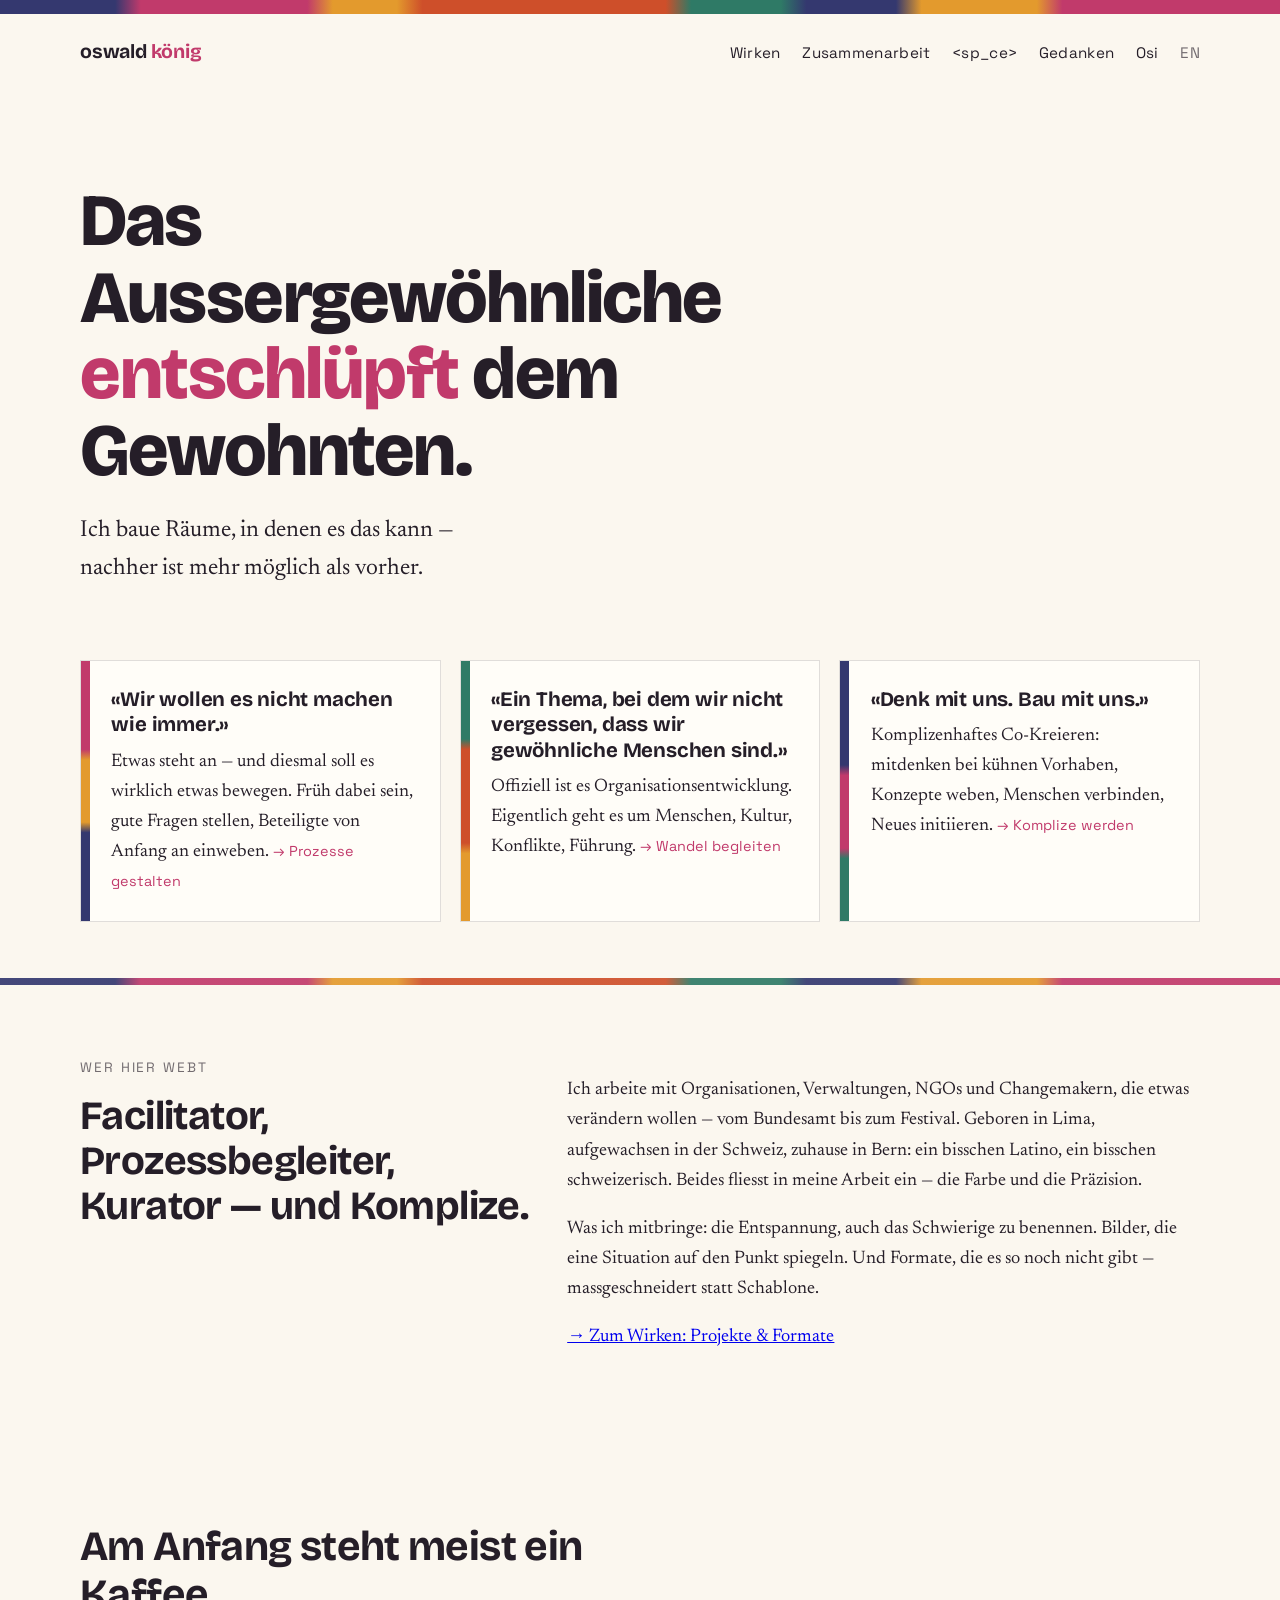
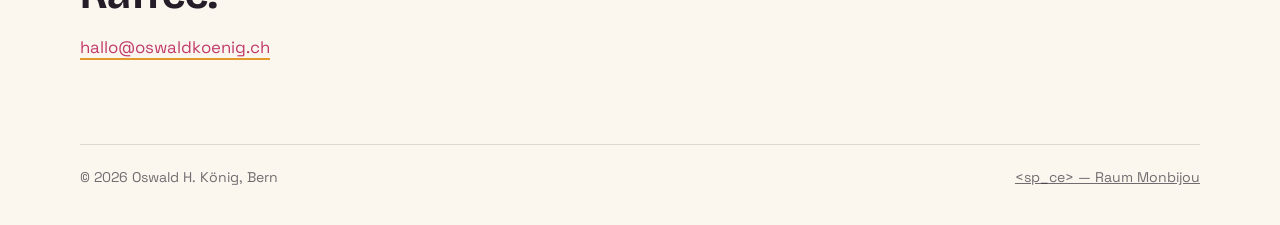
==== index.html @ 1767c74a "V1 Gewebe Co-Authored-By: Claude Fable 5 <noreply@anthropic.com>" ====
<!DOCTYPE html>
<html lang="de-CH">
<head>
<meta charset="utf-8">
<meta name="viewport" content="width=device-width, initial-scale=1">
<title>Oswald König — Räume für das Noch-nicht-Gewöhnliche</title>
<meta name="description" content="Facilitator, Prozessbegleiter und Kurator in Bern. Das Aussergewöhnliche entschlüpft dem Gewohnten.">
<link rel="preconnect" href="https://fonts.googleapis.com">
<link rel="preconnect" href="https://fonts.gstatic.com" crossorigin>
<link href="https://fonts.googleapis.com/css2?family=Bricolage+Grotesque:opsz,wght@12..96,700;12..96,800&family=Newsreader:opsz,wght@6..72,400;6..72,600&family=Space+Grotesk:wght@400;500&display=swap" rel="stylesheet">
<link rel="stylesheet" href="style.css">
</head>
<body>
<div class="band" role="presentation"></div>
<div class="hof">
  <header class="kopf">
    <a class="wortmarke" href="index.html">oswald <em>könig</em></a>
    <nav class="haupt" aria-label="Hauptnavigation">
      <a href="wirken.html">Wirken</a>
      <a href="zusammenarbeit.html">Zusammenarbeit</a>
      <a href="spce.html">&lt;sp_ce&gt;</a>
      <a href="gedanken/index.html">Gedanken</a>
      <a href="osi.html">Osi</a>
      <a class="en" href="en.html" lang="en">EN</a>
    </nav>
  </header>

  <section class="held">
    <h1>Das Aussergewöhnliche <span class="faden">entschlüpft</span> dem Gewohnten.</h1>
    <p class="stimme">Ich baue Räume, in denen es das kann — nachher ist mehr möglich als vorher.</p>
  </section>

  <section class="tueren" aria-label="Drei Situationen">
    <a class="tuer" href="zusammenarbeit.html#anders">
      <span class="zitat">«Wir wollen es nicht machen wie immer.»</span>
      Etwas steht an — und diesmal soll es wirklich etwas bewegen. Früh dabei sein, gute Fragen stellen, Beteiligte von Anfang an einweben.
      <span class="hin">→ Prozesse gestalten</span>
    </a>
    <a class="tuer" href="zusammenarbeit.html#menschen">
      <span class="zitat">«Ein Thema, bei dem wir nicht vergessen, dass wir gewöhnliche Menschen sind.»</span>
      Offiziell ist es Organisationsentwicklung. Eigentlich geht es um Menschen, Kultur, Konflikte, Führung.
      <span class="hin">→ Wandel begleiten</span>
    </a>
    <a class="tuer" href="zusammenarbeit.html#komplize">
      <span class="zitat">«Denk mit uns. Bau mit uns.»</span>
      Komplizenhaftes Co-Kreieren: mitdenken bei kühnen Vorhaben, Konzepte weben, Menschen verbinden, Neues initiieren.
      <span class="hin">→ Komplize werden</span>
    </a>
  </section>
</div>

<div class="band band--fein" role="presentation"></div>

<div class="hof">
  <section class="abschnitt zweispalt">
    <div>
      <p class="etikett">Wer hier webt</p>
      <h2 class="titel">Facilitator, Prozessbegleiter, Kurator — und Komplize.</h2>
    </div>
    <div>
      <p>Ich arbeite mit Organisationen, Verwaltungen, NGOs und Changemakern, die etwas verändern wollen — vom Bundesamt bis zum Festival. Geboren in Lima, aufgewachsen in der Schweiz, zuhause in Bern: ein bisschen Latino, ein bisschen schweizerisch. Beides fliesst in meine Arbeit ein — die Farbe und die Präzision.</p>
      <p>Was ich mitbringe: die Entspannung, auch das Schwierige zu benennen. Bilder, die eine Situation auf den Punkt spiegeln. Und Formate, die es so noch nicht gibt — massgeschneidert statt Schablone.</p>
      <p><a class="mehr" href="wirken.html">→ Zum Wirken: Projekte &amp; Formate</a></p>
    </div>
  </section>

  <section class="kaffee">
    <p class="gross">Am Anfang steht meist ein Kaffee.</p>
    <a class="mail" href="mailto:hallo@oswaldkoenig.ch">hallo@oswaldkoenig.ch</a>
  </section>

  <footer class="fuss">
    <span>© 2026 Oswald H. König, Bern</span>
    <span><a href="spce.html">&lt;sp_ce&gt; — Raum Monbijou</a></span>
  </footer>
</div>
</body>
</html>
---- style.css ----
/* ============================================================
   oswaldkoenig.ch — V1 „Gewebe"
   Palette: Anden-Textil auf Alpaka-Grund
   Signatur: die Webkante — unregelmässige Farbbänder
   mit unscharfen Übergängen. Kein Band ist wie das andere.
   ============================================================ */

:root {
  --grund: #FBF7EF;        /* Alpaka */
  --tinte: #251E28;        /* dunkle Aubergine */
  --tinte-60: rgba(37, 30, 40, .64);
  --cochenille: #C13A6B;   /* das Rot aus der Schildlaus */
  --indigo: #34386F;
  --gold: #E39A2D;
  --zinnober: #CE4F2A;
  --gruen: #2F7A66;
  --papier: #FFFDF8;
  --linie: rgba(37, 30, 40, .14);

  --display: "Bricolage Grotesque", system-ui, sans-serif;
  --lauf: "Newsreader", Georgia, serif;
  --etikett: "Space Grotesk", system-ui, sans-serif;

  --mass: min(1120px, 92vw);
}

* { box-sizing: border-box; }
html { scroll-behavior: smooth; }
@media (prefers-reduced-motion: reduce) {
  html { scroll-behavior: auto; }
  *, *::before, *::after { animation: none !important; transition: none !important; }
}

body {
  margin: 0;
  background: var(--grund);
  color: var(--tinte);
  font-family: var(--lauf);
  font-size: 1.14rem;
  line-height: 1.65;
  -webkit-font-smoothing: antialiased;
}

/* ---------- Webbänder (Signatur) ---------- */
.band {
  height: 14px;
  background: linear-gradient(90deg,
    var(--indigo) 0 9%, var(--cochenille) 11% 24%, var(--gold) 26% 31%,
    var(--zinnober) 33% 52%, var(--gruen) 54% 61%, var(--indigo) 63% 70%,
    var(--gold) 72% 81%, var(--cochenille) 83% 100%);
}
.band--fein { height: 7px; opacity: .92; }

.gewebe {
  background:
    linear-gradient(90deg,
      var(--cochenille) 0 12%, var(--gold) 15% 22%, var(--indigo) 25% 44%,
      var(--zinnober) 47% 55%, var(--gruen) 58% 66%, var(--cochenille) 69% 78%,
      var(--gold) 81% 88%, var(--indigo) 91% 100%);
}

/* ---------- Grundgerüst ---------- */
.hof { width: var(--mass); margin-inline: auto; }

header.kopf {
  display: flex; align-items: baseline; justify-content: space-between;
  gap: 1.5rem; padding: 1.4rem 0 1.1rem;
  flex-wrap: wrap;
}
.wortmarke {
  font-family: var(--display); font-weight: 700; font-size: 1.22rem;
  text-decoration: none; color: var(--tinte); letter-spacing: -.01em;
}
.wortmarke em { font-style: normal; color: var(--cochenille); }
nav.haupt { display: flex; gap: 1.35rem; flex-wrap: wrap; }
nav.haupt a {
  font-family: var(--etikett); font-size: .95rem; letter-spacing: .02em;
  color: var(--tinte); text-decoration: none; padding-bottom: 2px;
  border-bottom: 2px solid transparent;
}
nav.haupt a:hover, nav.haupt a:focus-visible { border-bottom-color: var(--gold); }
nav.haupt a[aria-current="page"] { border-bottom-color: var(--cochenille); }
nav.haupt a.en { color: var(--tinte-60); }

a:focus-visible { outline: 3px solid var(--indigo); outline-offset: 3px; border-radius: 2px; }

/* ---------- Held ---------- */
.held { padding: clamp(3rem, 8vw, 6rem) 0 clamp(2.5rem, 6vw, 4.5rem); }
.held h1 {
  font-family: var(--display); font-weight: 800;
  font-size: clamp(2.4rem, 6.4vw, 4.6rem);
  line-height: 1.04; letter-spacing: -.02em; margin: 0 0 1.4rem;
  max-width: 15ch;
}
.held h1 .faden { color: var(--cochenille); }
.held p.stimme {
  font-size: clamp(1.2rem, 2.2vw, 1.45rem); max-width: 34ch;
  margin: 0; color: var(--tinte);
}

/* ---------- Etiketten & Überschriften ---------- */
.etikett {
  font-family: var(--etikett); font-size: .85rem; letter-spacing: .14em;
  text-transform: uppercase; color: var(--tinte-60); margin: 0 0 .9rem;
}
h2.titel {
  font-family: var(--display); font-weight: 700;
  font-size: clamp(1.7rem, 3.4vw, 2.5rem); line-height: 1.12;
  letter-spacing: -.015em; margin: 0 0 1.2rem;
}
h3 { font-family: var(--display); font-weight: 700; font-size: 1.25rem; margin: 0 0 .5rem; }

/* ---------- Türen (drei Situationen) ---------- */
.tueren { display: grid; gap: 1.2rem; grid-template-columns: repeat(auto-fit, minmax(280px, 1fr)); padding-bottom: 3.5rem; }
.tuer {
  display: block; text-decoration: none; color: var(--tinte);
  background: var(--papier); border: 1px solid var(--linie);
  padding: 1.6rem 1.5rem 1.5rem 1.9rem; position: relative;
  transition: transform .18s ease, box-shadow .18s ease;
}
.tuer::before {
  content: ""; position: absolute; inset: 0 auto 0 0; width: 9px;
}
.tuer:nth-child(1)::before { background: linear-gradient(180deg, var(--cochenille) 0 34%, var(--gold) 38% 62%, var(--indigo) 66% 100%); }
.tuer:nth-child(2)::before { background: linear-gradient(180deg, var(--gruen) 0 30%, var(--zinnober) 34% 70%, var(--gold) 74% 100%); }
.tuer:nth-child(3)::before { background: linear-gradient(180deg, var(--indigo) 0 40%, var(--cochenille) 44% 72%, var(--gruen) 76% 100%); }
.tuer:hover, .tuer:focus-visible { transform: translateY(-3px); box-shadow: 0 12px 28px rgba(37,30,40,.10); }
.tuer .zitat {
  font-family: var(--display); font-weight: 700; font-size: 1.28rem;
  line-height: 1.25; display: block; margin-bottom: .55rem; letter-spacing: -.01em;
}
.tuer .hin { font-family: var(--etikett); font-size: .9rem; color: var(--cochenille); }

/* ---------- Abschnitte ---------- */
section.abschnitt { padding: clamp(2.6rem, 6vw, 4.5rem) 0; }
section.abschnitt + section.abschnitt { border-top: 1px solid var(--linie); }
.zweispalt { display: grid; gap: 2.2rem; grid-template-columns: minmax(0, 5fr) minmax(0, 7fr); align-items: start; }
@media (max-width: 780px) { .zweispalt { grid-template-columns: 1fr; } }

/* ---------- Projektkarten (Wirken) ---------- */
.werke { display: grid; gap: 1.4rem; grid-template-columns: repeat(auto-fit, minmax(300px, 1fr)); }
.werk {
  background: var(--papier); border: 1px solid var(--linie);
  display: flex; flex-direction: column;
}
.werk .patch { height: 84px; }
.werk .innen { padding: 1.35rem 1.4rem 1.5rem; }
.werk h3 { margin-bottom: .15rem; }
.werk .rolle { font-family: var(--etikett); font-size: .85rem; color: var(--tinte-60); display: block; margin-bottom: .7rem; }
.werk p { margin: 0; font-size: 1.04rem; }
.werk a.mehr { font-family: var(--etikett); font-size: .9rem; color: var(--cochenille); text-decoration: none; margin-top: .8rem; display: inline-block; }
.werk a.mehr:hover { text-decoration: underline; }

/* individuelle Patches — kein Band wie das andere */
.patch--zfsg     { background: linear-gradient(90deg, var(--gruen) 0 22%, var(--gold) 25% 40%, var(--cochenille) 43% 70%, var(--indigo) 73% 100%); }
.patch--summit   { background: linear-gradient(90deg, var(--indigo) 0 30%, var(--zinnober) 33% 55%, var(--gold) 58% 100%); }
.patch--agora    { background: linear-gradient(90deg, var(--cochenille) 0 18%, var(--indigo) 21% 48%, var(--gruen) 51% 74%, var(--gold) 77% 100%); }
.patch--pfad     { background: linear-gradient(90deg, var(--gruen) 0 34%, var(--cochenille) 37% 52%, var(--zinnober) 55% 78%, var(--indigo) 81% 100%); }
.patch--spce     { background: linear-gradient(90deg, var(--gold) 0 20%, var(--cochenille) 23% 46%, var(--indigo) 49% 68%, var(--zinnober) 71% 100%); }
.patch--dj       { background: linear-gradient(90deg, var(--zinnober) 0 26%, var(--indigo) 29% 50%, var(--cochenille) 53% 72%, var(--gruen) 75% 100%); }
.patch--bird     { background: linear-gradient(90deg, var(--indigo) 0 24%, var(--gruen) 27% 50%, var(--gold) 53% 76%, var(--cochenille) 79% 100%); }

/* ---------- Formen & Listen ---------- */
.formen { display: grid; gap: 1.2rem; grid-template-columns: repeat(auto-fit, minmax(260px, 1fr)); }
.form { border-top: 6px solid; padding-top: 1rem; }
.form--eins { border-color: var(--zinnober); }
.form--zwei { border-color: var(--indigo); }
.form--drei { border-color: var(--gold); }
.form p { font-size: 1.04rem; margin: .3rem 0 0; }

.nicht {
  background: var(--tinte); color: var(--grund);
  padding: clamp(2rem, 4vw, 3rem); margin-top: 3rem;
}
.nicht h2 { color: var(--grund); }
.nicht p { max-width: 62ch; }
.nicht strong { color: var(--gold); font-weight: 600; }

/* ---------- Gedanken ---------- */
article.gedanke { max-width: 68ch; }
article.gedanke h2 { font-family: var(--display); font-size: clamp(1.6rem, 3vw, 2.2rem); line-height: 1.15; margin: 0 0 .4rem; }
article.gedanke .wann { font-family: var(--etikett); font-size: .88rem; color: var(--tinte-60); display: block; margin-bottom: 1.4rem; }
article.gedanke p { margin: 0 0 1.2rem; }

/* ---------- <sp_ce> ---------- */
.buchung {
  border: 2px dashed var(--linie); background: var(--papier);
  padding: 2rem; text-align: center; font-family: var(--etikett);
}
.buchung a { color: var(--cochenille); }

/* ---------- Kaffee / Fuss ---------- */
.kaffee { text-align: left; padding: clamp(3rem, 7vw, 5rem) 0; }
.kaffee p.gross {
  font-family: var(--display); font-weight: 700;
  font-size: clamp(1.6rem, 3.6vw, 2.6rem); letter-spacing: -.015em;
  margin: 0 0 1rem; max-width: 22ch; line-height: 1.15;
}
.kaffee a.mail {
  font-family: var(--etikett); font-size: 1.05rem; color: var(--cochenille);
  text-decoration: none; border-bottom: 2px solid var(--gold);
}
.kaffee a.mail:hover { border-bottom-color: var(--cochenille); }

footer.fuss { border-top: 1px solid var(--linie); padding: 1.3rem 0 2.2rem; font-family: var(--etikett); font-size: .88rem; color: var(--tinte-60); display: flex; justify-content: space-between; gap: 1rem; flex-wrap: wrap; }
footer.fuss a { color: inherit; }
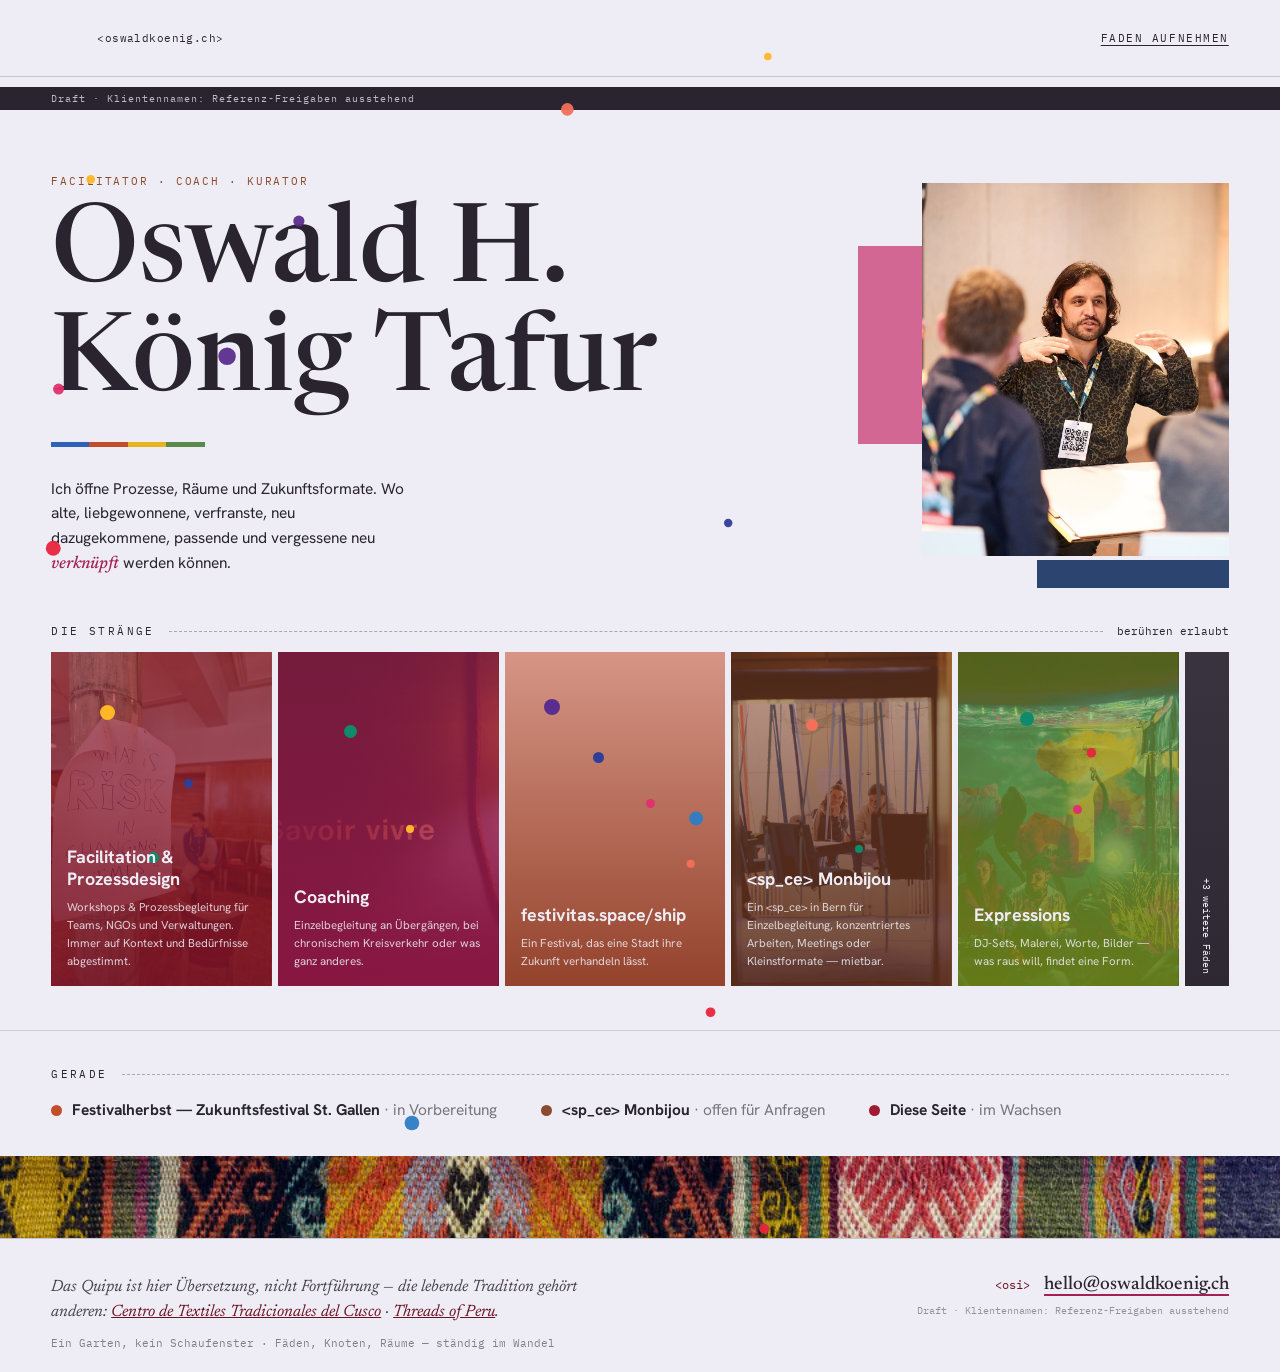
==== commit 8b72ed96: "V1 Quipu — Handoff aus Claude Design Ersetzt V1 Gewebe vollständig: index.html + strang.html (acht S" ====
--- a/index.html
+++ b/index.html
@@ -1,78 +1,337 @@
 <!DOCTYPE html>
-<html lang="de-CH">
+<html lang="de">
 <head>
 <meta charset="utf-8">
 <meta name="viewport" content="width=device-width, initial-scale=1">
-<title>Oswald König — Räume für das Noch-nicht-Gewöhnliche</title>
-<meta name="description" content="Facilitator, Prozessbegleiter und Kurator in Bern. Das Aussergewöhnliche entschlüpft dem Gewohnten.">
+<title>Oswald H. König Tafur — Facilitator, Coach & Kurator</title>
+<meta name="description" content="Ich öffne Prozesse, Räume und Zukunftsformate. Facilitation, Coaching, festivitas.space/ship, &lt;sp_ce&gt; Monbijou.">
 <link rel="preconnect" href="https://fonts.googleapis.com">
 <link rel="preconnect" href="https://fonts.gstatic.com" crossorigin>
-<link href="https://fonts.googleapis.com/css2?family=Bricolage+Grotesque:opsz,wght@12..96,700;12..96,800&family=Newsreader:opsz,wght@6..72,400;6..72,600&family=Space+Grotesk:wght@400;500&display=swap" rel="stylesheet">
+<link href="https://fonts.googleapis.com/css2?family=Newsreader:ital,opsz,wght@0,6..72,400;0,6..72,500;1,6..72,400;1,6..72,500&family=Hanken+Grotesk:wght@400;500;700&family=IBM+Plex+Mono:wght@400;500&display=swap" rel="stylesheet">
 <link rel="stylesheet" href="style.css">
 </head>
 <body>
-<div class="band" role="presentation"></div>
-<div class="hof">
+<div class="seite">
+
+  <canvas id="quipu-weave" class="quipu quipu-weave"></canvas>
+  <canvas id="quipu-trail" class="quipu quipu-trail"></canvas>
+  <canvas id="quipu-dots" class="quipu quipu-dots"></canvas>
+
   <header class="kopf">
-    <a class="wortmarke" href="index.html">oswald <em>könig</em></a>
-    <nav class="haupt" aria-label="Hauptnavigation">
-      <a href="wirken.html">Wirken</a>
-      <a href="zusammenarbeit.html">Zusammenarbeit</a>
-      <a href="spce.html">&lt;sp_ce&gt;</a>
-      <a href="gedanken/index.html">Gedanken</a>
-      <a href="osi.html">Osi</a>
-      <a class="en" href="en.html" lang="en">EN</a>
+    <span class="marke">
+      <video class="marke-video" src="assets/marke-loop.mp4" autoplay muted loop playsinline></video>
+      <span class="marke-text">&lt;oswaldkoenig.ch&gt;</span>
+    </span>
+    <a class="kopf-link" href="#kontakt">Faden aufnehmen</a>
+  </header>
+
+  <p class="draftband">Draft · Klientennamen: Referenz-Freigaben ausstehend</p>
+
+  <main>
+    <section class="hero">
+      <div class="hero-portraet">
+        <img src="assets/portraet-forum.jpg" alt="Porträt Oswald H. König Tafur">
+        <span class="osi-tag">&lt;osi&gt;</span>
+      </div>
+      <div class="hero-flaeche-magenta"></div>
+      <div class="hero-flaeche-blau"></div>
+
+      <p class="rolle">Facilitator · Coach · Kurator</p>
+      <h1 class="name">Oswald H.<br>König Tafur</h1>
+      <div class="garnband"></div>
+      <p class="lead">Ich öffne Prozesse, Räume und Zukunftsformate. Wo alte, liebgewonnene, verfranste, neu dazugekommene, passende und vergessene neu <em>verknüpft</em> werden können.</p>
+    </section>
+
+    <div class="linie linie--straenge">
+      <span class="linie-titel">Die Stränge</span>
+      <span class="linie-strich"></span>
+      <span>berühren erlaubt</span>
+    </div>
+
+    <nav class="straenge" id="straenge">
+      <a class="strang strang--facilitation" href="strang.html#facilitation">
+        <span class="punkt" style="left:22%;top:16%;width:15px;height:15px;background:#FFB627;animation:wandern1 9.5s cubic-bezier(.65,.05,.35,1) infinite"></span>
+        <span class="punkt" style="left:60%;top:38%;width:9px;height:9px;background:#2E3E99;animation:wandern4 13s cubic-bezier(.5,.1,.2,1) -5s infinite"></span>
+        <span class="punkt" style="left:44%;top:60%;width:11px;height:11px;background:#0F8A6A;animation:wandern3 7.5s ease-in-out -2.2s infinite"></span>
+        <h2>Facilitation &amp; Prozessdesign</h2>
+        <p>Workshops &amp; Prozessbegleitung für Teams, NGOs und Verwaltungen. Immer auf Kontext und Bedürfnisse abgestimmt.</p>
+      </a>
+
+      <a class="strang strang--coaching" href="strang.html#coaching">
+        <span class="punkt" style="left:30%;top:22%;width:13px;height:13px;background:#0F8A6A;animation:wandern3 11s cubic-bezier(.7,.05,.3,.95) -3s infinite"></span>
+        <span class="punkt" style="left:58%;top:52%;width:8px;height:8px;background:#FFB627;animation:wandern2 8.5s ease-in-out -6s infinite"></span>
+        <h2>Coaching</h2>
+        <p>Einzelbegleitung an Übergängen, bei chronischem Kreisverkehr oder was ganz anderes.</p>
+      </a>
+
+      <a class="strang strang--festivitas" href="strang.html#festivitas">
+        <span class="punkt" style="left:18%;top:14%;width:16px;height:16px;background:#5B2D8E;animation:wandern1 12.5s cubic-bezier(.6,.1,.25,1) -7s infinite"></span>
+        <span class="punkt" style="left:64%;top:44%;width:9px;height:9px;background:#E0326E;animation:wandern2 9s ease-in-out -2s infinite"></span>
+        <span class="punkt" style="left:40%;top:30%;width:11px;height:11px;background:#2E3E99;animation:wandern4 15s cubic-bezier(.55,.05,.3,1) -9s infinite"></span>
+        <h2>festivitas.space/ship</h2>
+        <p>Ein Festival, das eine Stadt ihre Zukunft verhandeln lässt.</p>
+      </a>
+
+      <a class="strang strang--space" href="strang.html#space">
+        <span class="punkt" style="left:34%;top:20%;width:12px;height:12px;background:#F27059;animation:wandern4 10.5s cubic-bezier(.7,.1,.3,.9) -4s infinite"></span>
+        <span class="punkt" style="left:56%;top:58%;width:8px;height:8px;background:#0F8A6A;animation:wandern3 13.5s ease-in-out -8s infinite"></span>
+        <h2>&lt;sp_ce&gt; Monbijou</h2>
+        <p>Ein &lt;sp_ce&gt; in Bern für Einzelbegleitung, konzentriertes Arbeiten, Meetings oder Kleinstformate — mietbar.</p>
+      </a>
+
+      <a class="strang strang--expressions" href="strang.html#expressions">
+        <span class="punkt" style="left:28%;top:18%;width:14px;height:14px;background:#0F8A6A;animation:wandern2 7.5s cubic-bezier(.6,.05,.35,1) -1s infinite"></span>
+        <span class="punkt" style="left:52%;top:46%;width:9px;height:9px;background:#E0326E;animation:wandern1 11.5s ease-in-out -6.5s infinite"></span>
+        <h2>Expressions</h2>
+        <p>DJ-Sets, Malerei, Worte, Bilder — was raus will, findet eine Form.</p>
+      </a>
+
+      <a class="strang strang--mehr strang--engagements" href="strang.html#engagements">
+        <h2>Engagements</h2>
+        <p>Ämter und Allianzen, denen ich Zeit schenke.</p>
+      </a>
+      <a class="strang strang--mehr strang--werden" href="strang.html#werden">
+        <h2>Werden</h2>
+        <p>Geboren in Lima, zuhause in Bern — die About-Seite.</p>
+      </a>
+      <a class="strang strang--mehr strang--werkzeuge" href="strang.html#werkzeuge">
+        <h2>Werkzeuge</h2>
+        <p>Kleine Instrumente, nebenbei.</p>
+      </a>
+
+      <button class="griff" id="griff" type="button" aria-expanded="false" aria-controls="straenge"><span>+3 weitere Fäden</span></button>
     </nav>
-  </header>
-
-  <section class="held">
-    <h1>Das Aussergewöhnliche <span class="faden">entschlüpft</span> dem Gewohnten.</h1>
-    <p class="stimme">Ich baue Räume, in denen es das kann — nachher ist mehr möglich als vorher.</p>
-  </section>
-
-  <section class="tueren" aria-label="Drei Situationen">
-    <a class="tuer" href="zusammenarbeit.html#anders">
-      <span class="zitat">«Wir wollen es nicht machen wie immer.»</span>
-      Etwas steht an — und diesmal soll es wirklich etwas bewegen. Früh dabei sein, gute Fragen stellen, Beteiligte von Anfang an einweben.
-      <span class="hin">→ Prozesse gestalten</span>
-    </a>
-    <a class="tuer" href="zusammenarbeit.html#menschen">
-      <span class="zitat">«Ein Thema, bei dem wir nicht vergessen, dass wir gewöhnliche Menschen sind.»</span>
-      Offiziell ist es Organisationsentwicklung. Eigentlich geht es um Menschen, Kultur, Konflikte, Führung.
-      <span class="hin">→ Wandel begleiten</span>
-    </a>
-    <a class="tuer" href="zusammenarbeit.html#komplize">
-      <span class="zitat">«Denk mit uns. Bau mit uns.»</span>
-      Komplizenhaftes Co-Kreieren: mitdenken bei kühnen Vorhaben, Konzepte weben, Menschen verbinden, Neues initiieren.
-      <span class="hin">→ Komplize werden</span>
-    </a>
-  </section>
+
+    <section class="gerade">
+      <div class="linie">
+        <span class="linie-titel">Gerade</span>
+        <span class="linie-strich"></span>
+      </div>
+      <div class="gerade-liste">
+        <span class="gerade-eintrag"><span class="punkt-statisch" style="background:#C24D2A"></span><span><strong>Festivalherbst — Zukunftsfestival St. Gallen</strong> <span class="nebensatz">· in Vorbereitung</span></span></span>
+        <span class="gerade-eintrag"><span class="punkt-statisch" style="background:#8C4A2F"></span><span><strong>&lt;sp_ce&gt; Monbijou</strong> <span class="nebensatz">· offen für Anfragen</span></span></span>
+        <span class="gerade-eintrag"><span class="punkt-statisch" style="background:#9E1B32"></span><span><strong>Diese Seite</strong> <span class="nebensatz">· im Wachsen</span></span></span>
+      </div>
+    </section>
+
+    <img class="band-fuss" src="assets/band-fuss.png" alt="">
+  </main>
+
+  <footer class="colophon" id="kontakt">
+    <div class="colophon-text">
+      <p>Das Quipu ist hier Übersetzung, nicht Fortführung — die lebende Tradition gehört anderen: <a href="https://www.textilescusco.org" target="_blank" rel="noopener">Centro de Textiles Tradicionales del Cusco</a> · <a href="https://threadsofperu.com" target="_blank" rel="noopener">Threads of Peru</a>.</p>
+      <p class="colophon-klein">Ein Garten, kein Schaufenster · Fäden, Knoten, Räume — ständig im Wandel</p>
+    </div>
+    <div class="colophon-kontakt">
+      <span class="kontakt-zeile"><span class="sig">&lt;osi&gt;</span><a class="kontakt-mail" href="mailto:hello@oswaldkoenig.ch">hello@oswaldkoenig.ch</a></span>
+      <span class="fussnotiz">Draft · Klientennamen: Referenz-Freigaben ausstehend</span>
+    </div>
+  </footer>
+
 </div>
 
-<div class="band band--fein" role="presentation"></div>
-
-<div class="hof">
-  <section class="abschnitt zweispalt">
-    <div>
-      <p class="etikett">Wer hier webt</p>
-      <h2 class="titel">Facilitator, Prozessbegleiter, Kurator — und Komplize.</h2>
-    </div>
-    <div>
-      <p>Ich arbeite mit Organisationen, Verwaltungen, NGOs und Changemakern, die etwas verändern wollen — vom Bundesamt bis zum Festival. Geboren in Lima, aufgewachsen in der Schweiz, zuhause in Bern: ein bisschen Latino, ein bisschen schweizerisch. Beides fliesst in meine Arbeit ein — die Farbe und die Präzision.</p>
-      <p>Was ich mitbringe: die Entspannung, auch das Schwierige zu benennen. Bilder, die eine Situation auf den Punkt spiegeln. Und Formate, die es so noch nicht gibt — massgeschneidert statt Schablone.</p>
-      <p><a class="mehr" href="wirken.html">→ Zum Wirken: Projekte &amp; Formate</a></p>
-    </div>
-  </section>
-
-  <section class="kaffee">
-    <p class="gross">Am Anfang steht meist ein Kaffee.</p>
-    <a class="mail" href="mailto:hallo@oswaldkoenig.ch">hallo@oswaldkoenig.ch</a>
-  </section>
-
-  <footer class="fuss">
-    <span>© 2026 Oswald H. König, Bern</span>
-    <span><a href="spce.html">&lt;sp_ce&gt; — Raum Monbijou</a></span>
-  </footer>
-</div>
+<script>
+/* ---- Griff: die drei nachgelagerten Fäden ein-/ausholen ---- */
+(function () {
+  var griff = document.getElementById('griff'),
+      reihe = document.getElementById('straenge');
+  griff.addEventListener('click', function () {
+    var offen = reihe.classList.toggle('ist-offen');
+    griff.setAttribute('aria-expanded', String(offen));
+    griff.firstElementChild.textContent = offen ? 'einholen' : '+3 weitere Fäden';
+  });
+})();
+
+/* ---- Quipu-Gewebe: der Zeiger zieht Garn, Pausen knüpfen Knoten ---- */
+(function () {
+  var host   = document.querySelector('.seite'),
+      trail  = document.getElementById('quipu-trail'),
+      weave  = document.getElementById('quipu-weave'),
+      dotsC  = document.getElementById('quipu-dots');
+  if (!host || !trail || !weave || !dotsC) return;
+
+  var dpr = Math.min(2, window.devicePixelRatio || 1);
+  function size() {
+    [trail, weave, dotsC].forEach(function (c) {
+      c.width  = host.clientWidth  * dpr;
+      c.height = host.clientHeight * dpr;
+    });
+  }
+  size();
+  if (window.ResizeObserver) new ResizeObserver(size).observe(host);
+  else window.addEventListener('resize', size);
+
+  var tc = trail.getContext('2d'), wc = weave.getContext('2d'), xc = dotsC.getContext('2d');
+
+  // Garnfarben nach dem Original-Quipu: gefärbte Wolle, je hell + schattig (2-fädig verzwirnt)
+  var yarns = [['#5B2D8E','#3E1D63'],['#2E3E99','#1F2B6E'],['#2D7DC4','#1D578C'],['#0F8A6A','#0A5F49'],
+               ['#E0326E','#A32050'],['#F27059','#C24734'],['#E8253C','#A81627'],['#FFB627','#C78A12'],
+               ['#EDE3D3','#C9BCA4'],['#6B4226','#4A2C17']];
+
+  var prev = null, hue = 0, twistPh = 0, mx = -1e9, my = -1e9, lastMove = 0, knotDone = false;
+
+  host.addEventListener('pointermove', function (e) {
+    var r = host.getBoundingClientRect(),
+        x = (e.clientX - r.left) * dpr,
+        y = (e.clientY - r.top)  * dpr;
+    mx = x; my = y;
+
+    if (prev) {
+      var dx = x - prev.x, dy = y - prev.y, d = Math.hypot(dx, dy);
+      if (d < 3 * dpr) return;
+      var nx = -dy / d, ny = dx / d,
+          yarn = yarns[hue % yarns.length],
+          steps = Math.max(3, Math.min(8, Math.round(d / (5 * dpr))));
+
+      tc.globalCompositeOperation = 'source-over';
+      tc.lineCap = 'round'; tc.lineJoin = 'round';
+      for (var s = 0; s < 2; s++) {
+        tc.strokeStyle = yarn[s];
+        tc.globalAlpha = s ? .5 : .62;
+        tc.lineWidth = (s ? 1 : 1.3) * dpr;
+        tc.beginPath();
+        for (var i = 0; i <= steps; i++) {
+          var tt = i / steps,
+              bx = prev.x + dx * tt, by = prev.y + dy * tt,
+              amp = 1.25 * dpr * Math.sin(twistPh + tt * d / (5.5 * dpr) + (s ? Math.PI : 0));
+          if (i === 0) tc.moveTo(bx + nx * amp, by + ny * amp);
+          else         tc.lineTo(bx + nx * amp, by + ny * amp);
+        }
+        tc.stroke();
+      }
+      twistPh += d / (5.5 * dpr);
+
+      for (var f = 0; f < 3; f++) {
+        var off = (f - 1) * 2.4 * dpr + (Math.random() - .5) * 1.8 * dpr,
+            wob = (Math.random() - .5) * 7 * dpr,
+            x0 = prev.x + nx * off, y0 = prev.y + ny * off,
+            cx = (prev.x + x) / 2 + nx * (off + wob), cy = (prev.y + y) / 2 + ny * (off + wob),
+            x1 = x + nx * off, y1 = y + ny * off,
+            speed = Math.min(1, d / (40 * dpr)), slow = 1 - speed,
+            wvar = .6 + Math.random() * .9;
+
+        wc.lineCap = 'round';
+        wc.setLineDash([(2.5 + 3.5 * speed) * dpr, (2 + 4 * speed) * dpr]);
+        wc.lineDashOffset = (x0 + y0) % (8 * dpr);
+        wc.strokeStyle = 'rgba(78,54,41,.11)'; wc.globalAlpha = 1;
+        wc.lineWidth = (1.1 + .7 * slow) * wvar * dpr;
+        wc.beginPath(); wc.moveTo(x0 + .8 * dpr, y0 + 1 * dpr);
+        wc.quadraticCurveTo(cx + .8 * dpr, cy + 1 * dpr, x1 + .8 * dpr, y1 + 1 * dpr); wc.stroke();
+
+        wc.strokeStyle = 'rgba(255,255,255,.6)';
+        wc.lineWidth = (.8 + .4 * slow) * wvar * dpr;
+        wc.beginPath(); wc.moveTo(x0 - .5 * dpr, y0 - .7 * dpr);
+        wc.quadraticCurveTo(cx - .5 * dpr, cy - .7 * dpr, x1 - .5 * dpr, y1 - .7 * dpr); wc.stroke();
+
+        if (slow > .3) {
+          wc.strokeStyle = yarns[(hue + f) % yarns.length][0];
+          wc.globalAlpha = .13 + .15 * slow;
+          wc.lineWidth = (.8 + .5 * slow) * wvar * dpr;
+          wc.beginPath(); wc.moveTo(x0, y0); wc.quadraticCurveTo(cx, cy, x1, y1); wc.stroke();
+        }
+        wc.setLineDash([]);
+      }
+
+      if (Math.random() < .08) hue = (hue + 1) % yarns.length;
+      if (Math.random() < .04) {
+        var yk = yarns[hue % yarns.length];
+        tc.globalAlpha = .6; tc.fillStyle = yk[0];
+        tc.beginPath(); tc.ellipse(x, y, 3.2 * dpr, 2.2 * dpr, Math.atan2(dy, dx), 0, 7); tc.fill();
+        tc.globalAlpha = .45; tc.strokeStyle = yk[1]; tc.lineWidth = .9 * dpr;
+        tc.beginPath(); tc.ellipse(x, y, 3.4 * dpr, 2.4 * dpr, Math.atan2(dy, dx) + .5, .4, 3.4); tc.stroke();
+      }
+    }
+    prev = { x: x, y: y };
+    lastMove = performance.now();
+    knotDone = false;
+  });
+
+  host.addEventListener('pointerleave', function () { prev = null; mx = -1e9; my = -1e9; });
+
+  // Verweilt der Zeiger, entsteht ein Knoten
+  setInterval(function () {
+    if (!prev || knotDone || performance.now() - lastMove < 850) return;
+    knotDone = true;
+    var kx = prev.x, ky = prev.y, col = yarns[hue % yarns.length][0];
+    wc.lineCap = 'round';
+    for (var i = 0; i < 7; i++) {
+      var a0 = Math.random() * 6.3, r = (2 + i * .55 + Math.random() * .8) * dpr;
+      wc.strokeStyle = i % 3 === 2 ? col : 'rgba(255,255,255,.7)';
+      wc.globalAlpha = i % 3 === 2 ? .26 : .28;
+      wc.lineWidth = (.7 + Math.random() * .7) * dpr;
+      wc.beginPath(); wc.arc(kx, ky, r, a0, a0 + 3.5 + Math.random() * 2); wc.stroke();
+    }
+    wc.strokeStyle = 'rgba(78,54,41,.14)'; wc.globalAlpha = 1; wc.lineWidth = .9 * dpr;
+    wc.beginPath(); wc.arc(kx + .8 * dpr, ky + 1 * dpr, 4.2 * dpr, .6, 3.6); wc.stroke();
+  }, 300);
+
+  // Frei wandernde Perlen — Klick setzt eine weitere
+  var dcols = ['#5B2D8E','#2E3E99','#2D7DC4','#0F8A6A','#E0326E','#F27059','#E8253C','#FFB627'];
+  function mkDot(x, y) {
+    return { x: x, y: y, vx: 0, vy: 0, r: (4 + Math.random() * 4) * dpr,
+             c: dcols[Math.floor(Math.random() * dcols.length)],
+             p: Math.random() * 6.28, s: .4 + Math.random() * .9 };
+  }
+  var dots = [];
+  for (var n = 0; n < 14; n++) dots.push(mkDot(Math.random() * trail.width, Math.random() * trail.height));
+
+  host.addEventListener('click', function (e) {
+    var r = host.getBoundingClientRect();
+    if (dots.length < 40) dots.push(mkDot((e.clientX - r.left) * dpr, (e.clientY - r.top) * dpr));
+  }, { passive: true });
+
+  if (matchMedia('(prefers-reduced-motion: reduce)').matches) return;
+
+  var dwell = null, energy = .2, energyTarget = .2, nextPhase = 0;
+  (function tick(t) {
+    tc.globalAlpha = 1;
+    tc.globalCompositeOperation = 'destination-out';
+    tc.fillStyle = 'rgba(0,0,0,.022)';
+    tc.fillRect(0, 0, trail.width, trail.height);
+    tc.globalCompositeOperation = 'source-over';
+
+    if (t > nextPhase) {
+      var rr = Math.random();
+      energyTarget = rr < .75 ? .2 : rr < .9 ? 1 : 2.8;
+      nextPhase = t + 2500 + Math.random() * 5000;
+    }
+    energy += (energyTarget - energy) * .015;
+
+    xc.clearRect(0, 0, dotsC.width, dotsC.height);
+
+    var resting = prev && performance.now() - lastMove > 500;
+    if (resting) {
+      if (!dwell || Math.hypot(dwell.x - prev.x, dwell.y - prev.y) > 20 * dpr)
+        dwell = { x: prev.x, y: prev.y, r: 2 * dpr, ci: Math.floor(Math.random() * dcols.length), dir: 1 };
+      dwell.r += dwell.dir * .11 * dpr;
+      if (dwell.r >= 13 * dpr) { dwell.dir = -1; dwell.ci = (dwell.ci + 1) % dcols.length; }
+      if (dwell.r <= 4.5 * dpr && dwell.dir < 0) dwell.dir = 1;
+      xc.globalAlpha = .9; xc.fillStyle = dcols[dwell.ci];
+      xc.beginPath(); xc.arc(dwell.x, dwell.y, Math.max(1, dwell.r), 0, 7); xc.fill();
+    } else if (dwell) { dwell = null; }
+
+    for (var i = 0; i < dots.length; i++) {
+      var d = dots[i];
+      d.vx += Math.cos(t * .0011 * d.s + d.p) * .05 * dpr * energy;
+      d.vy += Math.sin(t * .0014 * d.s + d.p * 1.7) * .05 * dpr * energy;
+      var ddx = d.x - mx, ddy = d.y - my, dist = Math.hypot(ddx, ddy), R = 130 * dpr;
+      if (dist < R && dist > 0) {
+        var fo = (1 - dist / R) * 1.6 * dpr;
+        d.vx += ddx / dist * fo; d.vy += ddy / dist * fo;
+      }
+      d.vx *= .94; d.vy *= .94; d.x += d.vx; d.y += d.vy;
+      if (d.x < d.r) { d.x = d.r; d.vx *= -.8; }
+      if (d.x > dotsC.width  - d.r) { d.x = dotsC.width  - d.r; d.vx *= -.8; }
+      if (d.y < d.r) { d.y = d.r; d.vy *= -.8; }
+      if (d.y > dotsC.height - d.r) { d.y = dotsC.height - d.r; d.vy *= -.8; }
+      xc.globalAlpha = .95; xc.fillStyle = d.c;
+      xc.beginPath();
+      xc.arc(d.x, d.y, Math.max(1, d.r * (1 + .18 * Math.sin(t * .0016 * d.s + d.p))), 0, 7);
+      xc.fill();
+    }
+    requestAnimationFrame(tick);
+  })(0);
+})();
+</script>
 </body>
 </html>
--- a/style.css
+++ b/style.css
@@ -1,206 +1,280 @@
-/* ============================================================
-   oswaldkoenig.ch — V1 „Gewebe"
-   Palette: Anden-Textil auf Alpaka-Grund
-   Signatur: die Webkante — unregelmässige Farbbänder
-   mit unscharfen Übergängen. Kein Band ist wie das andere.
-   ============================================================ */
-
-:root {
-  --grund: #FBF7EF;        /* Alpaka */
-  --tinte: #251E28;        /* dunkle Aubergine */
-  --tinte-60: rgba(37, 30, 40, .64);
-  --cochenille: #C13A6B;   /* das Rot aus der Schildlaus */
-  --indigo: #34386F;
-  --gold: #E39A2D;
-  --zinnober: #CE4F2A;
-  --gruen: #2F7A66;
-  --papier: #FFFDF8;
-  --linie: rgba(37, 30, 40, .14);
-
-  --display: "Bricolage Grotesque", system-ui, sans-serif;
-  --lauf: "Newsreader", Georgia, serif;
-  --etikett: "Space Grotesk", system-ui, sans-serif;
-
-  --mass: min(1120px, 92vw);
-}
-
-* { box-sizing: border-box; }
-html { scroll-behavior: smooth; }
-@media (prefers-reduced-motion: reduce) {
-  html { scroll-behavior: auto; }
-  *, *::before, *::after { animation: none !important; transition: none !important; }
-}
-
-body {
-  margin: 0;
-  background: var(--grund);
-  color: var(--tinte);
-  font-family: var(--lauf);
-  font-size: 1.14rem;
-  line-height: 1.65;
-  -webkit-font-smoothing: antialiased;
-}
-
-/* ---------- Webbänder (Signatur) ---------- */
-.band {
-  height: 14px;
-  background: linear-gradient(90deg,
-    var(--indigo) 0 9%, var(--cochenille) 11% 24%, var(--gold) 26% 31%,
-    var(--zinnober) 33% 52%, var(--gruen) 54% 61%, var(--indigo) 63% 70%,
-    var(--gold) 72% 81%, var(--cochenille) 83% 100%);
-}
-.band--fein { height: 7px; opacity: .92; }
-
-.gewebe {
-  background:
-    linear-gradient(90deg,
-      var(--cochenille) 0 12%, var(--gold) 15% 22%, var(--indigo) 25% 44%,
-      var(--zinnober) 47% 55%, var(--gruen) 58% 66%, var(--cochenille) 69% 78%,
-      var(--gold) 81% 88%, var(--indigo) 91% 100%);
-}
-
-/* ---------- Grundgerüst ---------- */
-.hof { width: var(--mass); margin-inline: auto; }
-
-header.kopf {
-  display: flex; align-items: baseline; justify-content: space-between;
-  gap: 1.5rem; padding: 1.4rem 0 1.1rem;
-  flex-wrap: wrap;
-}
-.wortmarke {
-  font-family: var(--display); font-weight: 700; font-size: 1.22rem;
-  text-decoration: none; color: var(--tinte); letter-spacing: -.01em;
-}
-.wortmarke em { font-style: normal; color: var(--cochenille); }
-nav.haupt { display: flex; gap: 1.35rem; flex-wrap: wrap; }
-nav.haupt a {
-  font-family: var(--etikett); font-size: .95rem; letter-spacing: .02em;
-  color: var(--tinte); text-decoration: none; padding-bottom: 2px;
-  border-bottom: 2px solid transparent;
-}
-nav.haupt a:hover, nav.haupt a:focus-visible { border-bottom-color: var(--gold); }
-nav.haupt a[aria-current="page"] { border-bottom-color: var(--cochenille); }
-nav.haupt a.en { color: var(--tinte-60); }
-
-a:focus-visible { outline: 3px solid var(--indigo); outline-offset: 3px; border-radius: 2px; }
-
-/* ---------- Held ---------- */
-.held { padding: clamp(3rem, 8vw, 6rem) 0 clamp(2.5rem, 6vw, 4.5rem); }
-.held h1 {
-  font-family: var(--display); font-weight: 800;
-  font-size: clamp(2.4rem, 6.4vw, 4.6rem);
-  line-height: 1.04; letter-spacing: -.02em; margin: 0 0 1.4rem;
-  max-width: 15ch;
-}
-.held h1 .faden { color: var(--cochenille); }
-.held p.stimme {
-  font-size: clamp(1.2rem, 2.2vw, 1.45rem); max-width: 34ch;
-  margin: 0; color: var(--tinte);
-}
-
-/* ---------- Etiketten & Überschriften ---------- */
-.etikett {
-  font-family: var(--etikett); font-size: .85rem; letter-spacing: .14em;
-  text-transform: uppercase; color: var(--tinte-60); margin: 0 0 .9rem;
-}
-h2.titel {
-  font-family: var(--display); font-weight: 700;
-  font-size: clamp(1.7rem, 3.4vw, 2.5rem); line-height: 1.12;
-  letter-spacing: -.015em; margin: 0 0 1.2rem;
-}
-h3 { font-family: var(--display); font-weight: 700; font-size: 1.25rem; margin: 0 0 .5rem; }
-
-/* ---------- Türen (drei Situationen) ---------- */
-.tueren { display: grid; gap: 1.2rem; grid-template-columns: repeat(auto-fit, minmax(280px, 1fr)); padding-bottom: 3.5rem; }
-.tuer {
-  display: block; text-decoration: none; color: var(--tinte);
-  background: var(--papier); border: 1px solid var(--linie);
-  padding: 1.6rem 1.5rem 1.5rem 1.9rem; position: relative;
-  transition: transform .18s ease, box-shadow .18s ease;
-}
-.tuer::before {
-  content: ""; position: absolute; inset: 0 auto 0 0; width: 9px;
-}
-.tuer:nth-child(1)::before { background: linear-gradient(180deg, var(--cochenille) 0 34%, var(--gold) 38% 62%, var(--indigo) 66% 100%); }
-.tuer:nth-child(2)::before { background: linear-gradient(180deg, var(--gruen) 0 30%, var(--zinnober) 34% 70%, var(--gold) 74% 100%); }
-.tuer:nth-child(3)::before { background: linear-gradient(180deg, var(--indigo) 0 40%, var(--cochenille) 44% 72%, var(--gruen) 76% 100%); }
-.tuer:hover, .tuer:focus-visible { transform: translateY(-3px); box-shadow: 0 12px 28px rgba(37,30,40,.10); }
-.tuer .zitat {
-  font-family: var(--display); font-weight: 700; font-size: 1.28rem;
-  line-height: 1.25; display: block; margin-bottom: .55rem; letter-spacing: -.01em;
-}
-.tuer .hin { font-family: var(--etikett); font-size: .9rem; color: var(--cochenille); }
-
-/* ---------- Abschnitte ---------- */
-section.abschnitt { padding: clamp(2.6rem, 6vw, 4.5rem) 0; }
-section.abschnitt + section.abschnitt { border-top: 1px solid var(--linie); }
-.zweispalt { display: grid; gap: 2.2rem; grid-template-columns: minmax(0, 5fr) minmax(0, 7fr); align-items: start; }
-@media (max-width: 780px) { .zweispalt { grid-template-columns: 1fr; } }
-
-/* ---------- Projektkarten (Wirken) ---------- */
-.werke { display: grid; gap: 1.4rem; grid-template-columns: repeat(auto-fit, minmax(300px, 1fr)); }
-.werk {
-  background: var(--papier); border: 1px solid var(--linie);
-  display: flex; flex-direction: column;
-}
-.werk .patch { height: 84px; }
-.werk .innen { padding: 1.35rem 1.4rem 1.5rem; }
-.werk h3 { margin-bottom: .15rem; }
-.werk .rolle { font-family: var(--etikett); font-size: .85rem; color: var(--tinte-60); display: block; margin-bottom: .7rem; }
-.werk p { margin: 0; font-size: 1.04rem; }
-.werk a.mehr { font-family: var(--etikett); font-size: .9rem; color: var(--cochenille); text-decoration: none; margin-top: .8rem; display: inline-block; }
-.werk a.mehr:hover { text-decoration: underline; }
-
-/* individuelle Patches — kein Band wie das andere */
-.patch--zfsg     { background: linear-gradient(90deg, var(--gruen) 0 22%, var(--gold) 25% 40%, var(--cochenille) 43% 70%, var(--indigo) 73% 100%); }
-.patch--summit   { background: linear-gradient(90deg, var(--indigo) 0 30%, var(--zinnober) 33% 55%, var(--gold) 58% 100%); }
-.patch--agora    { background: linear-gradient(90deg, var(--cochenille) 0 18%, var(--indigo) 21% 48%, var(--gruen) 51% 74%, var(--gold) 77% 100%); }
-.patch--pfad     { background: linear-gradient(90deg, var(--gruen) 0 34%, var(--cochenille) 37% 52%, var(--zinnober) 55% 78%, var(--indigo) 81% 100%); }
-.patch--spce     { background: linear-gradient(90deg, var(--gold) 0 20%, var(--cochenille) 23% 46%, var(--indigo) 49% 68%, var(--zinnober) 71% 100%); }
-.patch--dj       { background: linear-gradient(90deg, var(--zinnober) 0 26%, var(--indigo) 29% 50%, var(--cochenille) 53% 72%, var(--gruen) 75% 100%); }
-.patch--bird     { background: linear-gradient(90deg, var(--indigo) 0 24%, var(--gruen) 27% 50%, var(--gold) 53% 76%, var(--cochenille) 79% 100%); }
-
-/* ---------- Formen & Listen ---------- */
-.formen { display: grid; gap: 1.2rem; grid-template-columns: repeat(auto-fit, minmax(260px, 1fr)); }
-.form { border-top: 6px solid; padding-top: 1rem; }
-.form--eins { border-color: var(--zinnober); }
-.form--zwei { border-color: var(--indigo); }
-.form--drei { border-color: var(--gold); }
-.form p { font-size: 1.04rem; margin: .3rem 0 0; }
-
-.nicht {
-  background: var(--tinte); color: var(--grund);
-  padding: clamp(2rem, 4vw, 3rem); margin-top: 3rem;
-}
-.nicht h2 { color: var(--grund); }
-.nicht p { max-width: 62ch; }
-.nicht strong { color: var(--gold); font-weight: 600; }
-
-/* ---------- Gedanken ---------- */
-article.gedanke { max-width: 68ch; }
-article.gedanke h2 { font-family: var(--display); font-size: clamp(1.6rem, 3vw, 2.2rem); line-height: 1.15; margin: 0 0 .4rem; }
-article.gedanke .wann { font-family: var(--etikett); font-size: .88rem; color: var(--tinte-60); display: block; margin-bottom: 1.4rem; }
-article.gedanke p { margin: 0 0 1.2rem; }
-
-/* ---------- <sp_ce> ---------- */
-.buchung {
-  border: 2px dashed var(--linie); background: var(--papier);
-  padding: 2rem; text-align: center; font-family: var(--etikett);
-}
-.buchung a { color: var(--cochenille); }
-
-/* ---------- Kaffee / Fuss ---------- */
-.kaffee { text-align: left; padding: clamp(3rem, 7vw, 5rem) 0; }
-.kaffee p.gross {
-  font-family: var(--display); font-weight: 700;
-  font-size: clamp(1.6rem, 3.6vw, 2.6rem); letter-spacing: -.015em;
-  margin: 0 0 1rem; max-width: 22ch; line-height: 1.15;
-}
-.kaffee a.mail {
-  font-family: var(--etikett); font-size: 1.05rem; color: var(--cochenille);
-  text-decoration: none; border-bottom: 2px solid var(--gold);
-}
-.kaffee a.mail:hover { border-bottom-color: var(--cochenille); }
-
-footer.fuss { border-top: 1px solid var(--linie); padding: 1.3rem 0 2.2rem; font-family: var(--etikett); font-size: .88rem; color: var(--tinte-60); display: flex; justify-content: space-between; gap: 1rem; flex-wrap: wrap; }
-footer.fuss a { color: inherit; }
+/* ohkt — oswaldkoenig.ch · V1 "Quipu"
+   Ein gemeinsames Stylesheet für index.html und strang.html.
+   Keine externen Abhängigkeiten ausser den Webfonts (siehe README). */
+
+:root{
+  --papier:#EEEDF5;
+  --tinte:#2A2430;
+  --rot:#9E1B32;
+  --magenta:#A32050;
+  --erde:#8C4A2F;
+  --nacht:#2B4570;
+
+  --rand:clamp(26px,4vw,54px);
+
+  --serif:'Newsreader',Georgia,'Times New Roman',serif;
+  --grotesk:'Hanken Grotesk',system-ui,-apple-system,sans-serif;
+  --mono:'IBM Plex Mono',ui-monospace,'SFMono-Regular',Menlo,monospace;
+}
+
+*{box-sizing:border-box}
+
+html{-webkit-text-size-adjust:100%}
+
+body{
+  margin:0;
+  background:var(--papier);
+  color:var(--tinte);
+  font-family:var(--grotesk);
+  font-weight:400;
+  text-wrap:pretty;
+}
+
+a{color:inherit}
+a:hover{color:var(--rot)}
+
+em{font-family:var(--serif);font-style:italic;font-weight:500;font-size:1.12em;color:var(--magenta)}
+
+/* ---------- Seitengerüst ---------- */
+
+.seite{position:relative;overflow:hidden;min-height:100vh}
+
+/* Canvas-Ebenen des Quipu-Gewebes (nur index.html) */
+.quipu{position:absolute;left:0;top:0;width:100%;height:100%;pointer-events:none}
+.quipu-weave{z-index:0}
+.quipu-trail{z-index:1}
+.quipu-dots{z-index:6}
+
+/* ---------- Kopf ---------- */
+
+.kopf{
+  display:flex;justify-content:space-between;align-items:center;
+  padding:20px var(--rand);
+  border-bottom:1px solid rgba(42,36,48,.2);
+  font-family:var(--mono);font-size:11px;letter-spacing:.14em;text-transform:uppercase;
+  position:relative;z-index:2;
+}
+.marke{display:inline-flex;align-items:center;gap:10px;text-decoration:none}
+.marke-video{width:36px;height:36px;object-fit:cover;border-radius:50%;display:block}
+.marke-text{text-transform:none;letter-spacing:.04em}
+.kopf-link{text-decoration:underline;text-underline-offset:3px}
+
+.draftband{
+  background:var(--tinte);color:rgba(238,237,245,.75);
+  font-family:var(--mono);font-size:10px;letter-spacing:.1em;
+  padding:5px var(--rand);
+  position:relative;z-index:2;
+}
+
+/* ---------- Hero (Startseite) ---------- */
+
+.hero{
+  position:relative;
+  padding:clamp(44px,6vh,64px) var(--rand) clamp(36px,5vh,56px);
+  min-height:52vh;
+}
+.hero > *{position:relative;z-index:2}
+
+.hero-portraet{
+  position:absolute;right:var(--rand);top:clamp(44px,7vh,80px);
+  width:clamp(240px,24vw,360px);aspect-ratio:280/340;
+  z-index:7;
+}
+.hero-portraet img{width:100%;height:100%;object-fit:cover;object-position:50% 20%;display:block}
+.osi-tag{
+  position:absolute;left:12px;bottom:12px;
+  font-family:var(--mono);font-size:13px;color:var(--papier);background:var(--rot);
+  padding:4px 9px;pointer-events:none;
+  opacity:0;transform:translateY(6px);transition:opacity .35s,transform .35s;
+}
+.hero-portraet:hover .osi-tag{opacity:1;transform:translateY(0)}
+
+/* Farbflächen hinter dem Porträt */
+.hero-flaeche-magenta{
+  position:absolute;right:clamp(180px,22vw,300px);top:14vh;
+  width:clamp(100px,11vw,160px);height:clamp(160px,22vh,240px);
+  background:#D4326E;mix-blend-mode:multiply;opacity:.7;z-index:1;
+}
+.hero-flaeche-blau{
+  position:absolute;right:var(--rand);bottom:4vh;
+  width:clamp(140px,15vw,220px);height:28px;background:var(--nacht);z-index:1;
+}
+
+.rolle{margin:0;font-family:var(--mono);font-size:10.5px;letter-spacing:.18em;text-transform:uppercase;color:var(--erde)}
+.name{margin:14px 0 0;font-family:var(--serif);font-weight:500;font-size:clamp(64px,8.5vw,120px);line-height:1;max-width:8em}
+.garnband{margin-top:22px;width:clamp(132px,12vw,180px);height:5px;
+  background:linear-gradient(90deg,#2E62B8 0 25%,#C24D2A 0 50%,#E5B420 0 75%,#59894C 0)}
+.lead{margin:30px 0 0;font-size:clamp(15.5px,1.15vw,17.5px);line-height:1.6;max-width:23em}
+
+/* ---------- Abschnittslinie ---------- */
+
+.linie{
+  display:flex;align-items:baseline;gap:14px;
+  font-family:var(--mono);font-size:11px;
+  position:relative;z-index:2;
+}
+.linie-titel{letter-spacing:.22em;text-transform:uppercase}
+.linie-strich{flex:1;border-top:1px dashed rgba(42,36,48,.35);transform:translateY(-3px)}
+.linie--straenge{padding:0 var(--rand) 14px}
+
+/* ---------- Strang-Kacheln ---------- */
+
+.straenge{
+  display:flex;align-items:stretch;gap:6px;
+  height:clamp(300px,42vh,420px);
+  padding:0 var(--rand) clamp(26px,4vw,44px);
+  position:relative;z-index:2;
+}
+.strang{
+  flex:1;position:relative;overflow:hidden;
+  display:flex;flex-direction:column;justify-content:flex-end;
+  padding:16px;color:var(--papier);text-decoration:none;cursor:pointer;
+  background-size:cover,cover;background-position:center,center;background-repeat:no-repeat;
+  transition:flex .45s cubic-bezier(.22,1,.36,1);
+}
+.strang:hover,.strang:focus-visible{flex:2.6;color:var(--papier)}
+.strang h2{margin:0;font-family:var(--grotesk);font-weight:700;font-size:clamp(16px,1.4vw,19px);line-height:1.25;position:relative}
+.strang p{margin:8px 0 0;font-size:clamp(10.5px,.9vw,13px);line-height:1.55;opacity:.85;min-width:190px;position:relative}
+
+.strang--facilitation{background-image:linear-gradient(rgba(158,27,50,.6),rgba(120,18,38,.9)),url('assets/strang-facilitation.png')}
+.strang--coaching{background-image:linear-gradient(rgba(212,50,110,.55),rgba(150,25,72,.9)),url('assets/strang-coaching.png');background-position:center,30% center}
+.strang--festivitas{background-image:linear-gradient(rgba(194,77,42,.55),rgba(138,48,22,.9)),url('assets/strang-festivitas.png')}
+.strang--space{background-image:linear-gradient(rgba(140,74,47,.55),rgba(94,47,28,.9)),url('assets/strang-space.png')}
+.strang--expressions{background-image:linear-gradient(rgba(168,201,41,.45),rgba(108,131,24,.92)),url('assets/strang-expressions.png')}
+.strang--engagements{background:linear-gradient(#2B4570,#182A4A)}
+.strang--werden{background:linear-gradient(#E5B420,#A87F0D)}
+.strang--werkzeuge{background:linear-gradient(#5B2D8E,#3E1D63);flex:.7}
+.strang--werkzeuge:hover{flex:2.6}
+
+/* Die drei nachgelagerten Fäden — erst nach Klick auf den Griff */
+.strang--mehr{display:none}
+.straenge.ist-offen .strang--mehr{display:flex}
+
+.griff{
+  width:44px;border:0;padding:0 0 12px;margin:0;
+  background:linear-gradient(rgba(42,36,48,.92),rgba(42,36,48,.98));
+  display:flex;align-items:flex-end;justify-content:center;
+  cursor:pointer;transition:width .45s cubic-bezier(.22,1,.36,1);
+  font-family:var(--mono);font-size:10px;color:var(--papier);
+}
+.griff:hover{width:76px}
+.griff span{writing-mode:vertical-rl}
+
+/* Wandernde Punkte auf den Kacheln */
+.punkt{position:absolute;border-radius:50%;display:block}
+
+@keyframes wandern1{0%,100%{transform:translate(0,0) scale(1)}13%{transform:translate(16px,-20px) scale(1.4)}31%{transform:translate(4px,-46px) scale(.7)}46%{transform:translate(-16px,-28px) scale(1.55)}70%{transform:translate(-24px,8px) scale(.85)}86%{transform:translate(-6px,18px) scale(1.2)}}
+@keyframes wandern2{0%,100%{transform:translate(0,0) scale(1)}18%{transform:translate(-22px,14px) scale(1.3)}39%{transform:translate(10px,32px) scale(.65)}52%{transform:translate(26px,20px) scale(1.5)}77%{transform:translate(18px,-16px) scale(.9)}}
+@keyframes wandern3{0%,100%{transform:translate(0,0) scale(.8)}9%{transform:translate(2px,-10px) scale(1.6)}27%{transform:translate(-6px,-34px) scale(1)}44%{transform:translate(8px,-52px) scale(.6)}63%{transform:translate(2px,-24px) scale(1.35)}84%{transform:translate(-4px,6px) scale(.95)}}
+@keyframes wandern4{0%,100%{transform:translate(0,0) scale(1.1)}22%{transform:translate(-14px,-8px) scale(.7)}35%{transform:translate(-30px,10px) scale(1.45)}58%{transform:translate(-12px,26px) scale(.8)}71%{transform:translate(12px,12px) scale(1.25)}}
+@keyframes einblenden{from{opacity:0}to{opacity:.5}}
+
+/* ---------- Gerade ---------- */
+
+.gerade{padding:clamp(28px,4vh,44px) var(--rand);border-top:1px solid rgba(42,36,48,.15);position:relative;z-index:2}
+.gerade .linie{margin-bottom:18px}
+.gerade-liste{display:flex;flex-wrap:wrap;gap:14px 44px}
+.gerade-eintrag{display:inline-flex;align-items:baseline;gap:10px;font-size:15.5px}
+.gerade-eintrag .punkt-statisch{width:11px;height:11px;border-radius:50%;flex:none;transform:translateY(1px)}
+.nebensatz{color:rgba(42,36,48,.6)}
+
+.band-fuss{display:block;width:100%;height:82px;object-fit:cover}
+
+/* ---------- Colophon ---------- */
+
+.colophon{
+  padding:clamp(28px,4vh,44px) var(--rand) 22px;
+  border-top:1px solid rgba(42,36,48,.2);
+  position:relative;z-index:2;
+  display:flex;justify-content:space-between;flex-wrap:wrap;gap:26px;
+}
+.colophon-text{max-width:34em}
+.colophon-text p:first-child{margin:0;font-family:var(--serif);font-style:italic;font-size:16.5px;line-height:1.55;color:rgba(42,36,48,.85)}
+.colophon-text a{color:#6E1223}
+.colophon-klein{margin:10px 0 0;font-family:var(--mono);font-size:11px;color:rgba(42,36,48,.55)}
+.colophon-kontakt{display:flex;flex-direction:column;align-items:flex-end;gap:8px}
+.kontakt-zeile{display:inline-flex;align-items:baseline;gap:14px}
+.kontakt-zeile .sig{font-family:var(--mono);font-size:12px;color:#6E1223}
+.kontakt-mail{font-family:var(--serif);font-weight:500;font-size:19px;text-decoration:none;color:var(--tinte);border-bottom:2px solid var(--magenta)}
+.fussnotiz{font-family:var(--mono);font-size:10px;color:rgba(42,36,48,.45)}
+
+/* ---------- Strangseite ---------- */
+
+.strang-kopfbereich{
+  position:relative;overflow:hidden;
+  padding:clamp(44px,7vh,72px) var(--rand) clamp(40px,6vh,60px);
+}
+.strang-kopfbereich > p,.strang-kopfbereich > h1{position:relative}
+.strang-meta{margin:0;font-family:var(--mono);font-size:10.5px;letter-spacing:.18em;text-transform:uppercase;opacity:.8}
+.strang-name{margin:14px 0 0;font-family:var(--serif);font-weight:500;font-size:clamp(44px,6.5vw,92px);line-height:1.02;max-width:11em}
+.strang-claim{margin:16px 0 0;font-family:var(--serif);font-style:italic;font-size:clamp(20px,2vw,27px);line-height:1.3;opacity:.95}
+.strang-sub{margin:14px 0 0;font-family:var(--serif);font-style:italic;font-size:clamp(17px,1.6vw,21px);opacity:.9}
+.strang-oneliner{margin:20px 0 0;font-size:clamp(15.5px,1.2vw,18px);line-height:1.6;max-width:34em}
+.strang-extlink{margin:16px 0 0;font-family:var(--mono);font-size:12px}
+.strang-extlink a{color:inherit}
+.strang-alt{margin:20px 0 0;font-family:var(--mono);font-size:10.5px;opacity:.7}
+.strang-punkt{position:absolute;border-radius:50%;background:currentColor;opacity:0}
+
+.rubrik{margin:0;font-family:var(--mono);font-size:10.5px;letter-spacing:.18em;text-transform:uppercase;color:var(--erde)}
+
+.abschnitt{padding:clamp(36px,5vh,56px) var(--rand);max-width:820px}
+.abschnitt--eng{padding:0 var(--rand) clamp(36px,5vh,56px);max-width:820px}
+.abschnitt-text{margin:14px 0 0;font-size:clamp(15.5px,1.2vw,17.5px);line-height:1.65}
+
+.bloecke{
+  padding:0 var(--rand) clamp(36px,5vh,56px);
+  display:grid;grid-template-columns:repeat(auto-fit,minmax(230px,1fr));gap:14px;max-width:1100px;
+}
+.block{border:1px solid rgba(42,36,48,.2);padding:22px}
+.block h3{margin:0;font-weight:700;font-size:17px}
+.block p{margin:10px 0 0;font-size:15px;line-height:1.6;color:rgba(42,36,48,.85)}
+
+.linien{
+  padding:0 var(--rand) clamp(36px,5vh,56px);
+  display:grid;grid-template-columns:repeat(auto-fit,minmax(280px,1fr));gap:32px;max-width:1100px;
+}
+.linien h3{margin:0 0 14px;font-family:var(--serif);font-weight:500;font-size:24px;padding-bottom:8px;border-bottom:2px solid var(--strang-farbe,var(--rot))}
+.linien-eintrag{display:flex;flex-direction:column;gap:2px;padding:10px 0;border-bottom:1px solid rgba(42,36,48,.1)}
+.linien-eintrag .t{font-weight:500;font-size:15.5px;line-height:1.4}
+.linien-eintrag .m{font-family:var(--mono);font-size:11px;color:rgba(42,36,48,.6)}
+
+.knoten-liste{border-left:2px solid var(--strang-farbe,var(--rot));display:flex;flex-direction:column}
+.knoten{position:relative;padding:0 0 26px 28px}
+.knoten-punkt{position:absolute;left:0;top:5px;transform:translateX(-50%);width:12px;height:12px;border-radius:50%;background:var(--strang-farbe,var(--rot));box-shadow:0 0 0 3px var(--papier)}
+.knoten--gross .knoten-punkt{width:18px;height:18px}
+.knoten h3{margin:0;font-weight:700;font-size:16.5px;line-height:1.3}
+.knoten--gross h3{font-size:20px}
+.knoten .m{margin:4px 0 0;font-family:var(--mono);font-size:11px;color:rgba(42,36,48,.6)}
+.knoten .d{margin:6px 0 0;font-size:15px;line-height:1.55;color:rgba(42,36,48,.85);max-width:34em}
+
+.fussnote{margin:0;font-family:var(--serif);font-style:italic;font-size:16px;line-height:1.6;color:rgba(42,36,48,.7)}
+
+.faden{color:var(--papier);padding:clamp(40px,6vh,64px) var(--rand);background:var(--strang-dunkel,#6E1223)}
+.faden h2{margin:0;font-family:var(--serif);font-weight:500;font-size:clamp(26px,3vw,36px)}
+.faden p{margin:12px 0 0;font-size:15.5px;line-height:1.6;max-width:30em;opacity:.85}
+.faden-knopf{display:inline-block;margin-top:22px;background:var(--papier);color:var(--tinte);font-weight:700;font-size:15px;padding:12px 22px;text-decoration:none}
+.faden-knopf:hover{color:var(--tinte)}
+
+.andere{padding:clamp(28px,4vh,40px) var(--rand);border-top:1px solid rgba(42,36,48,.15)}
+.andere .rubrik{margin-bottom:12px;color:rgba(42,36,48,.55)}
+.andere-liste{display:flex;flex-wrap:wrap;gap:10px 22px}
+.andere-liste a{display:inline-flex;align-items:center;gap:8px;font-size:14px;text-decoration:none;font-weight:500}
+.andere-liste .punkt-statisch{width:10px;height:10px;border-radius:50%;flex:none}
+.andere-fuss{display:flex;justify-content:space-between;flex-wrap:wrap;gap:10px;margin-top:26px;padding-top:16px;border-top:1px solid rgba(42,36,48,.1);font-family:var(--mono);font-size:10.5px;color:rgba(42,36,48,.55)}
+
+/* ---------- Klein & rücksichtsvoll ---------- */
+
+@media (max-width:760px){
+  .straenge{flex-direction:column;height:auto}
+  .strang{min-height:120px}
+  .strang:hover{flex:1}
+  .griff{width:auto;height:44px;padding:0 12px;align-items:center}
+  .griff span{writing-mode:horizontal-tb}
+  .hero-portraet{position:relative;right:auto;top:auto;width:62%;margin:26px 0 0}
+  .hero-flaeche-magenta,.hero-flaeche-blau{display:none}
+  .colophon-kontakt{align-items:flex-start}
+}
+
+@media (prefers-reduced-motion:reduce){
+  *{animation:none !important;transition:none !important}
+}
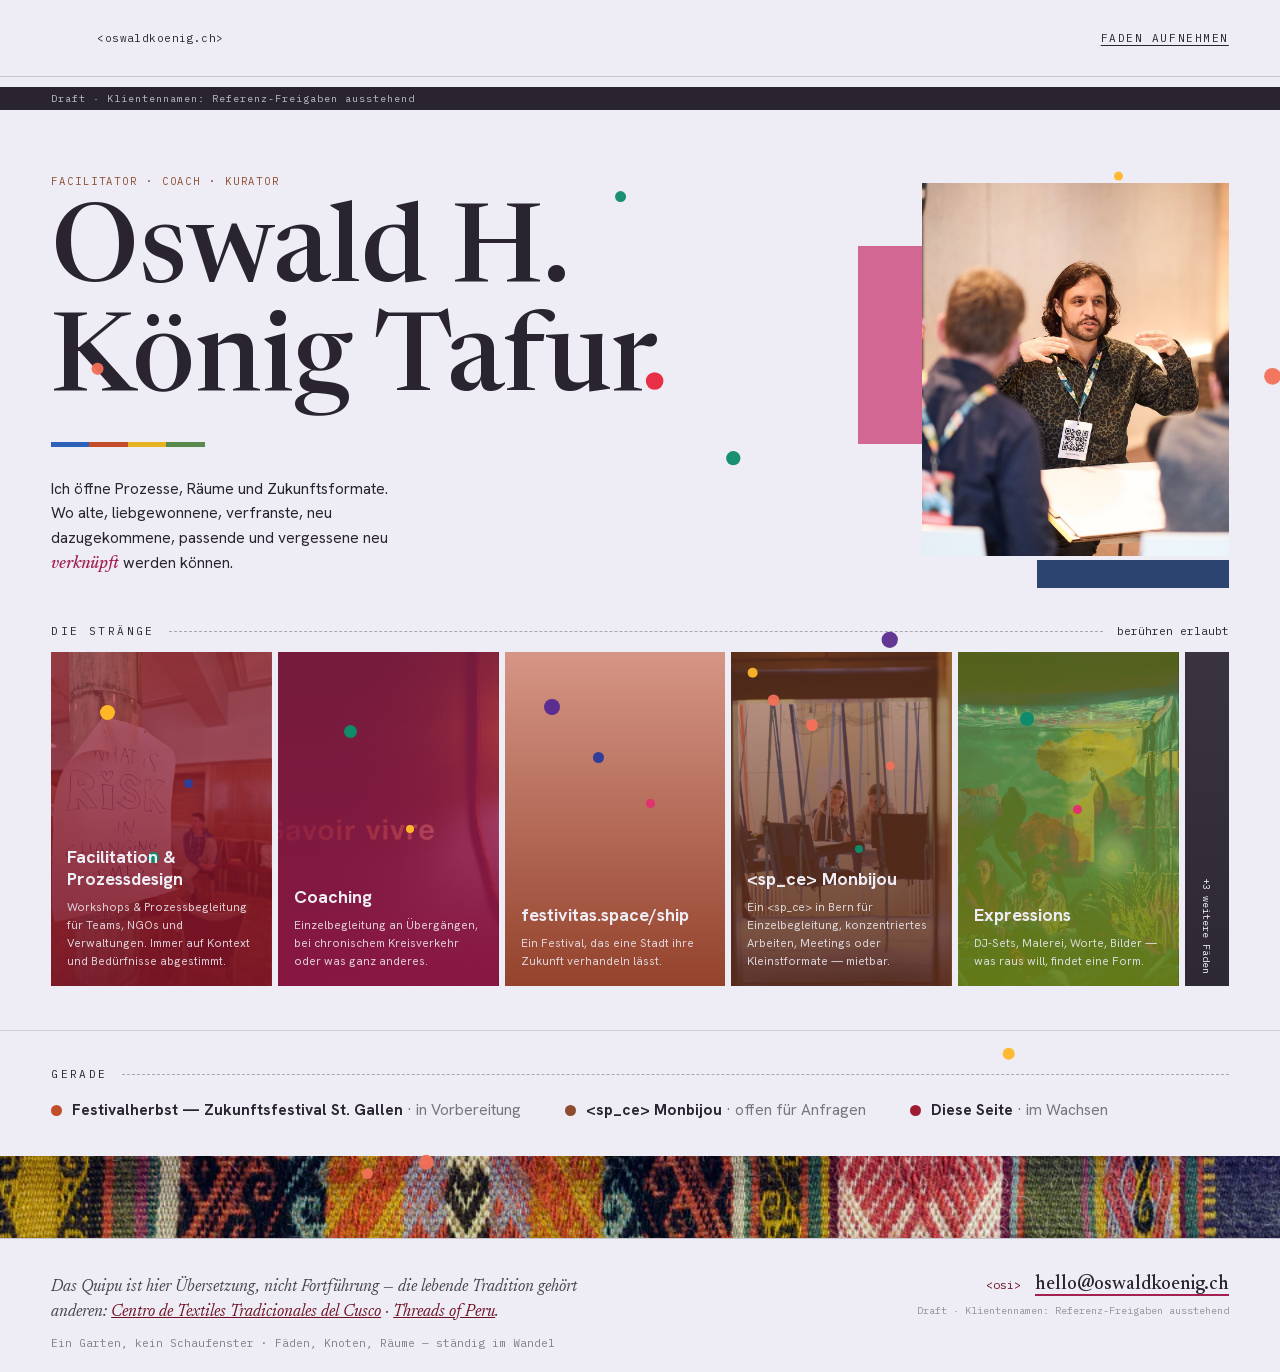
==== commit bf83fc57: "Webfonts selbst gehostet — Google-Fonts-CDN entfernt Newsreader (variabel, normal+italic), Hanken Gr" ====
--- a/index.html
+++ b/index.html
@@ -5,9 +5,6 @@
 <meta name="viewport" content="width=device-width, initial-scale=1">
 <title>Oswald H. König Tafur — Facilitator, Coach & Kurator</title>
 <meta name="description" content="Ich öffne Prozesse, Räume und Zukunftsformate. Facilitation, Coaching, festivitas.space/ship, &lt;sp_ce&gt; Monbijou.">
-<link rel="preconnect" href="https://fonts.googleapis.com">
-<link rel="preconnect" href="https://fonts.gstatic.com" crossorigin>
-<link href="https://fonts.googleapis.com/css2?family=Newsreader:ital,opsz,wght@0,6..72,400;0,6..72,500;1,6..72,400;1,6..72,500&family=Hanken+Grotesk:wght@400;500;700&family=IBM+Plex+Mono:wght@400;500&display=swap" rel="stylesheet">
 <link rel="stylesheet" href="style.css">
 </head>
 <body>
--- a/style.css
+++ b/style.css
@@ -1,6 +1,19 @@
 /* ohkt — oswaldkoenig.ch · V1 "Quipu"
    Ein gemeinsames Stylesheet für index.html und strang.html.
-   Keine externen Abhängigkeiten ausser den Webfonts (siehe README). */
+   Keine externen Abhängigkeiten — Webfonts selbst gehostet (assets/fonts/). */
+
+/* Webfonts: Newsreader (variabel, opsz+wght), Hanken Grotesk (variabel, wght),
+   IBM Plex Mono (statisch). Latin + Latin-Extended, woff2. */
+@font-face{font-family:'Hanken Grotesk';font-style:normal;font-weight:400 700;font-display:swap;src:url('assets/fonts/hanken-grotesk-latin-ext.woff2') format('woff2');unicode-range:U+0100-02BA, U+02BD-02C5, U+02C7-02CC, U+02CE-02D7, U+02DD-02FF, U+0304, U+0308, U+0329, U+1D00-1DBF, U+1E00-1E9F, U+1EF2-1EFF, U+2020, U+20A0-20AB, U+20AD-20C0, U+2113, U+2C60-2C7F, U+A720-A7FF}
+@font-face{font-family:'Hanken Grotesk';font-style:normal;font-weight:400 700;font-display:swap;src:url('assets/fonts/hanken-grotesk-latin.woff2') format('woff2');unicode-range:U+0000-00FF, U+0131, U+0152-0153, U+02BB-02BC, U+02C6, U+02DA, U+02DC, U+0304, U+0308, U+0329, U+2000-206F, U+20AC, U+2122, U+2191, U+2193, U+2212, U+2215, U+FEFF, U+FFFD}
+@font-face{font-family:'IBM Plex Mono';font-style:normal;font-weight:400;font-display:swap;src:url('assets/fonts/ibm-plex-mono-400-latin.woff2') format('woff2');unicode-range:U+0000-00FF, U+0131, U+0152-0153, U+02BB-02BC, U+02C6, U+02DA, U+02DC, U+0304, U+0308, U+0329, U+2000-206F, U+20AC, U+2122, U+2191, U+2193, U+2212, U+2215, U+FEFF, U+FFFD}
+@font-face{font-family:'IBM Plex Mono';font-style:normal;font-weight:400;font-display:swap;src:url('assets/fonts/ibm-plex-mono-400-latin-ext.woff2') format('woff2');unicode-range:U+0100-02BA, U+02BD-02C5, U+02C7-02CC, U+02CE-02D7, U+02DD-02FF, U+0304, U+0308, U+0329, U+1D00-1DBF, U+1E00-1E9F, U+1EF2-1EFF, U+2020, U+20A0-20AB, U+20AD-20C0, U+2113, U+2C60-2C7F, U+A720-A7FF}
+@font-face{font-family:'IBM Plex Mono';font-style:normal;font-weight:500;font-display:swap;src:url('assets/fonts/ibm-plex-mono-500-latin-ext.woff2') format('woff2');unicode-range:U+0100-02BA, U+02BD-02C5, U+02C7-02CC, U+02CE-02D7, U+02DD-02FF, U+0304, U+0308, U+0329, U+1D00-1DBF, U+1E00-1E9F, U+1EF2-1EFF, U+2020, U+20A0-20AB, U+20AD-20C0, U+2113, U+2C60-2C7F, U+A720-A7FF}
+@font-face{font-family:'IBM Plex Mono';font-style:normal;font-weight:500;font-display:swap;src:url('assets/fonts/ibm-plex-mono-500-latin.woff2') format('woff2');unicode-range:U+0000-00FF, U+0131, U+0152-0153, U+02BB-02BC, U+02C6, U+02DA, U+02DC, U+0304, U+0308, U+0329, U+2000-206F, U+20AC, U+2122, U+2191, U+2193, U+2212, U+2215, U+FEFF, U+FFFD}
+@font-face{font-family:'Newsreader';font-style:italic;font-weight:400 500;font-display:swap;src:url('assets/fonts/newsreader-italic-latin-ext.woff2') format('woff2');unicode-range:U+0100-02BA, U+02BD-02C5, U+02C7-02CC, U+02CE-02D7, U+02DD-02FF, U+0304, U+0308, U+0329, U+1D00-1DBF, U+1E00-1E9F, U+1EF2-1EFF, U+2020, U+20A0-20AB, U+20AD-20C0, U+2113, U+2C60-2C7F, U+A720-A7FF}
+@font-face{font-family:'Newsreader';font-style:italic;font-weight:400 500;font-display:swap;src:url('assets/fonts/newsreader-italic-latin.woff2') format('woff2');unicode-range:U+0000-00FF, U+0131, U+0152-0153, U+02BB-02BC, U+02C6, U+02DA, U+02DC, U+0304, U+0308, U+0329, U+2000-206F, U+20AC, U+2122, U+2191, U+2193, U+2212, U+2215, U+FEFF, U+FFFD}
+@font-face{font-family:'Newsreader';font-style:normal;font-weight:400 500;font-display:swap;src:url('assets/fonts/newsreader-latin.woff2') format('woff2');unicode-range:U+0000-00FF, U+0131, U+0152-0153, U+02BB-02BC, U+02C6, U+02DA, U+02DC, U+0304, U+0308, U+0329, U+2000-206F, U+20AC, U+2122, U+2191, U+2193, U+2212, U+2215, U+FEFF, U+FFFD}
+@font-face{font-family:'Newsreader';font-style:normal;font-weight:400 500;font-display:swap;src:url('assets/fonts/newsreader-latin-ext.woff2') format('woff2');unicode-range:U+0100-02BA, U+02BD-02C5, U+02C7-02CC, U+02CE-02D7, U+02DD-02FF, U+0304, U+0308, U+0329, U+1D00-1DBF, U+1E00-1E9F, U+1EF2-1EFF, U+2020, U+20A0-20AB, U+20AD-20C0, U+2113, U+2C60-2C7F, U+A720-A7FF}
 
 :root{
   --papier:#EEEDF5;
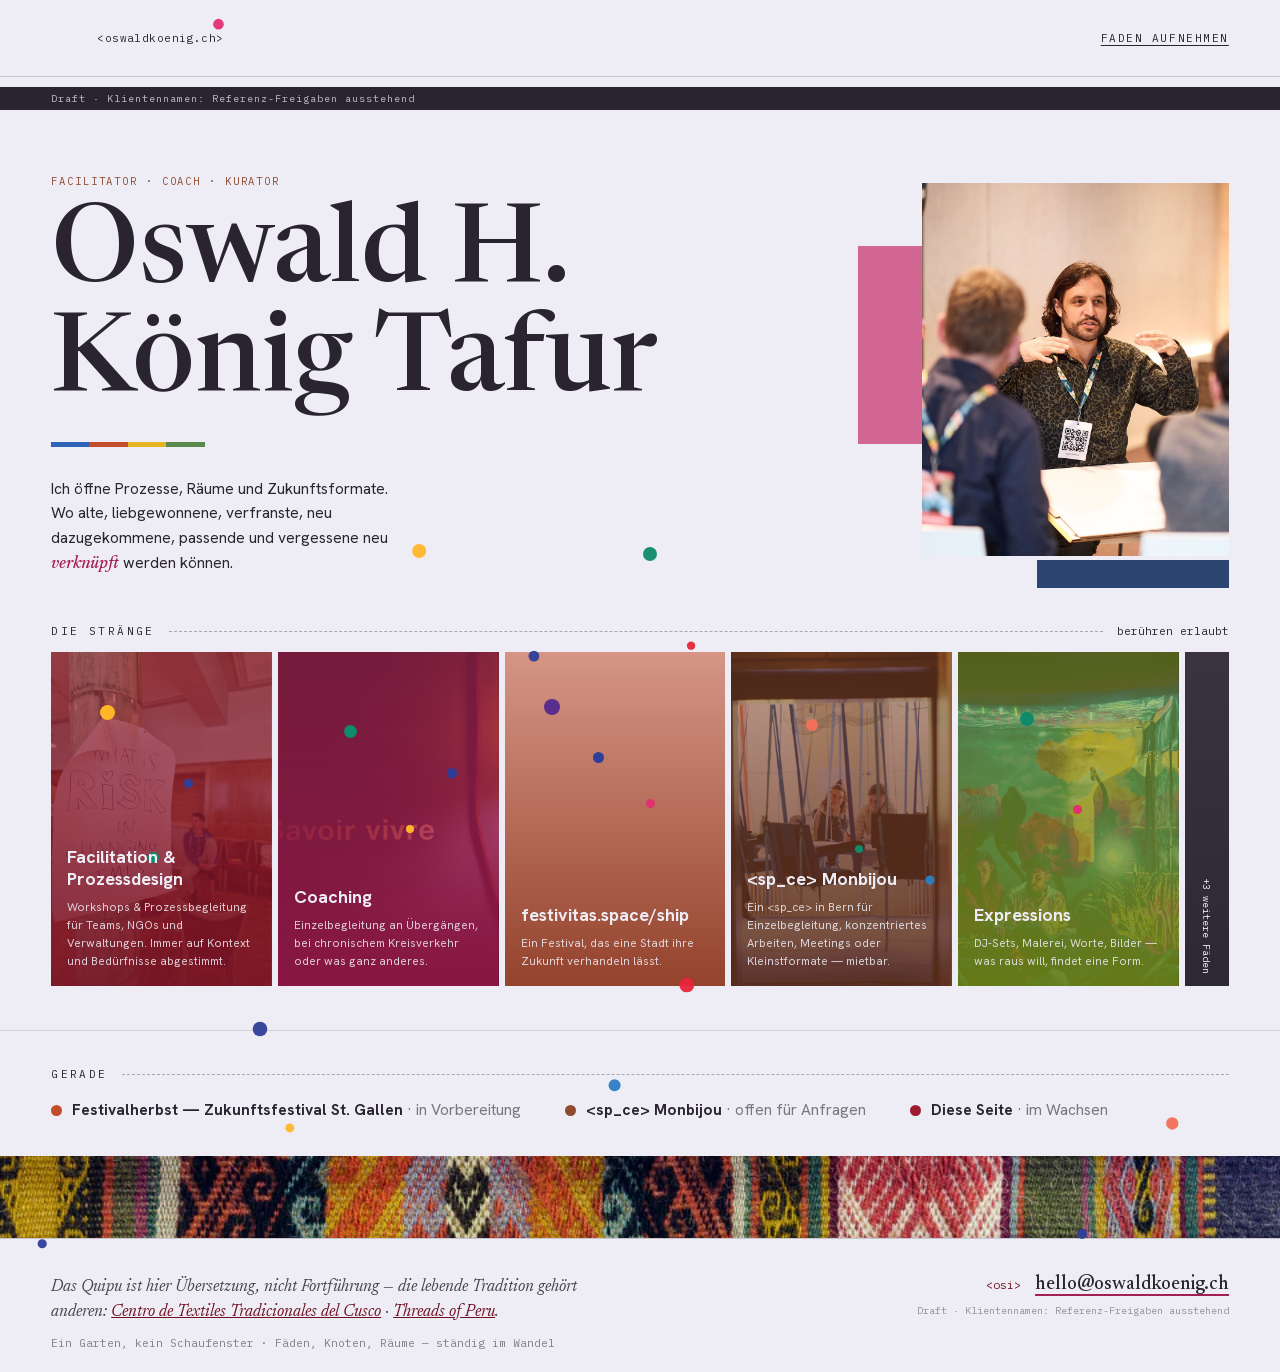
==== commit 08c5e13f: "Go-Live-Vorbereitung: Domain, 404, Aufräumen - CNAME oswaldkoenig.ch + .nojekyll für GitHub Pages - " ====
--- a/index.html
+++ b/index.html
@@ -5,6 +5,7 @@
 <meta name="viewport" content="width=device-width, initial-scale=1">
 <title>Oswald H. König Tafur — Facilitator, Coach & Kurator</title>
 <meta name="description" content="Ich öffne Prozesse, Räume und Zukunftsformate. Facilitation, Coaching, festivitas.space/ship, &lt;sp_ce&gt; Monbijou.">
+<link rel="icon" href="data:image/svg+xml,%3Csvg xmlns='http://www.w3.org/2000/svg' viewBox='0 0 32 32'%3E%3Ccircle cx='16' cy='16' r='14' fill='%239E1B32'/%3E%3Ccircle cx='16' cy='16' r='5' fill='%23EEEDF5'/%3E%3C/svg%3E">
 <link rel="stylesheet" href="style.css">
 </head>
 <body>
--- a/style.css
+++ b/style.css
@@ -262,6 +262,23 @@
 
 .fussnote{margin:0;font-family:var(--serif);font-style:italic;font-size:16px;line-height:1.6;color:rgba(42,36,48,.7)}
 
+/* Buchung (sp_ce) — Cal.com-Embed in einer Karte im Kachelstil */
+.block-link{margin:12px 0 0;font-family:var(--mono);font-size:12px}
+.block-link a{color:var(--erde)}
+.buchen-titel{margin:14px 0 0;font-family:var(--serif);font-weight:500;font-size:clamp(26px,3vw,36px)}
+.buchen-zeile{margin:12px 0 18px;font-size:15.5px;line-height:1.6;color:rgba(42,36,48,.85);max-width:38em}
+.dauer-wahl{display:flex;flex-wrap:wrap;align-items:center;gap:8px;margin:0 0 16px}
+.dauer-label{font-family:var(--mono);font-size:10.5px;letter-spacing:.18em;text-transform:uppercase;color:var(--erde);margin-right:6px}
+.dauer-knopf{font-family:var(--mono);font-size:12.5px;padding:10px 16px;border:1px solid var(--erde);background:transparent;color:var(--erde);cursor:pointer}
+.dauer-knopf:hover{background:rgba(140,74,47,.12)}
+.dauer-knopf.ist-aktiv{background:var(--erde);color:var(--papier)}
+.buchen-karte{background:#fff;border:1px solid rgba(42,36,48,.2);padding:clamp(8px,1.2vw,14px)}
+#spce-booking{width:100%;min-height:640px;overflow:auto}
+.buchen-fallback{margin:14px 0 0;font-family:var(--mono);font-size:12px}
+.buchen-fallback a{color:var(--tinte)}
+.buchen-kurzfristig{margin:8px 0 0;font-family:var(--mono);font-size:12px;color:var(--erde)}
+.buchen-kurzfristig a{color:var(--erde);font-weight:500}
+
 .faden{color:var(--papier);padding:clamp(40px,6vh,64px) var(--rand);background:var(--strang-dunkel,#6E1223)}
 .faden h2{margin:0;font-family:var(--serif);font-weight:500;font-size:clamp(26px,3vw,36px)}
 .faden p{margin:12px 0 0;font-size:15.5px;line-height:1.6;max-width:30em;opacity:.85}
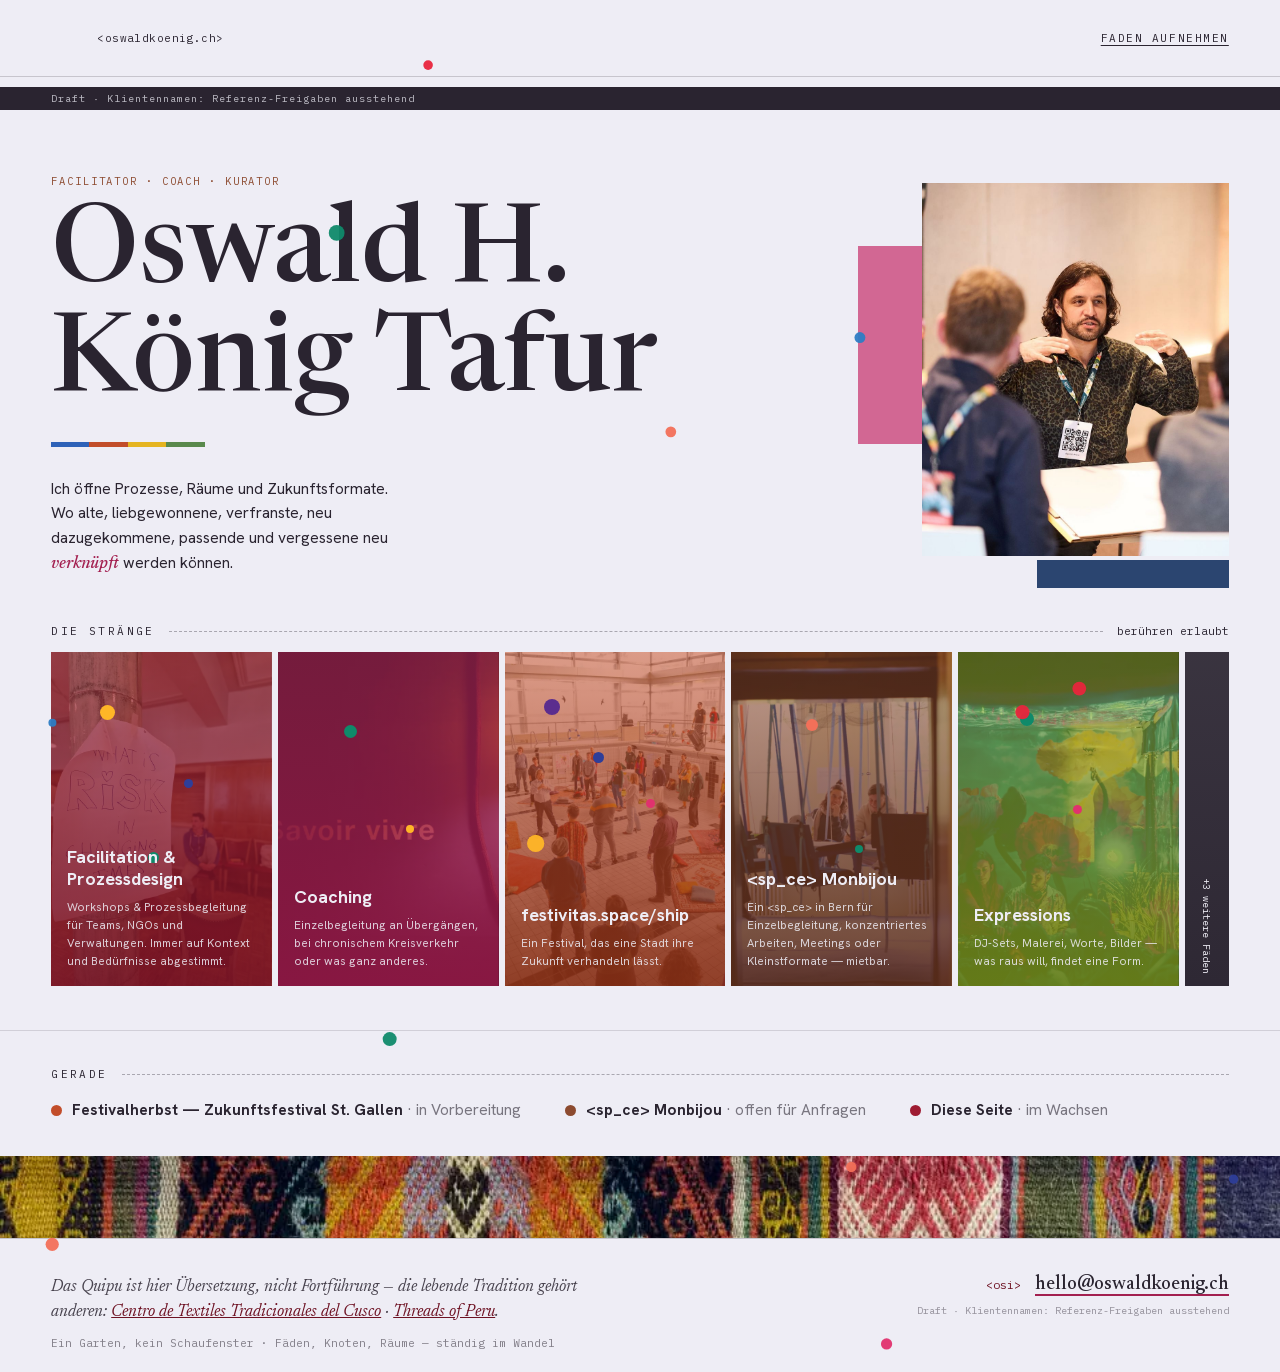
==== commit 2ac79312: "Assets fürs Netz: 18 MB → 0,6 MB - Kachelbilder PNG → WebP (max. 1200 px, q74), Fussband → WebP - Ma" ====
--- a/index.html
+++ b/index.html
@@ -112,7 +112,7 @@
       </div>
     </section>
 
-    <img class="band-fuss" src="assets/band-fuss.png" alt="">
+    <img class="band-fuss" src="assets/band-fuss.webp" alt="">
   </main>
 
   <footer class="colophon" id="kontakt">
--- a/style.css
+++ b/style.css
@@ -149,11 +149,11 @@
 .strang h2{margin:0;font-family:var(--grotesk);font-weight:700;font-size:clamp(16px,1.4vw,19px);line-height:1.25;position:relative}
 .strang p{margin:8px 0 0;font-size:clamp(10.5px,.9vw,13px);line-height:1.55;opacity:.85;min-width:190px;position:relative}
 
-.strang--facilitation{background-image:linear-gradient(rgba(158,27,50,.6),rgba(120,18,38,.9)),url('assets/strang-facilitation.png')}
-.strang--coaching{background-image:linear-gradient(rgba(212,50,110,.55),rgba(150,25,72,.9)),url('assets/strang-coaching.png');background-position:center,30% center}
-.strang--festivitas{background-image:linear-gradient(rgba(194,77,42,.55),rgba(138,48,22,.9)),url('assets/strang-festivitas.png')}
-.strang--space{background-image:linear-gradient(rgba(140,74,47,.55),rgba(94,47,28,.9)),url('assets/strang-space.png')}
-.strang--expressions{background-image:linear-gradient(rgba(168,201,41,.45),rgba(108,131,24,.92)),url('assets/strang-expressions.png')}
+.strang--facilitation{background-image:linear-gradient(rgba(158,27,50,.6),rgba(120,18,38,.9)),url('assets/strang-facilitation.webp')}
+.strang--coaching{background-image:linear-gradient(rgba(212,50,110,.55),rgba(150,25,72,.9)),url('assets/strang-coaching.webp');background-position:center,30% center}
+.strang--festivitas{background-image:linear-gradient(rgba(194,77,42,.55),rgba(138,48,22,.9)),url('assets/strang-festivitas.webp')}
+.strang--space{background-image:linear-gradient(rgba(140,74,47,.55),rgba(94,47,28,.9)),url('assets/strang-space.webp')}
+.strang--expressions{background-image:linear-gradient(rgba(168,201,41,.45),rgba(108,131,24,.92)),url('assets/strang-expressions.webp')}
 .strang--engagements{background:linear-gradient(#2B4570,#182A4A)}
 .strang--werden{background:linear-gradient(#E5B420,#A87F0D)}
 .strang--werkzeuge{background:linear-gradient(#5B2D8E,#3E1D63);flex:.7}
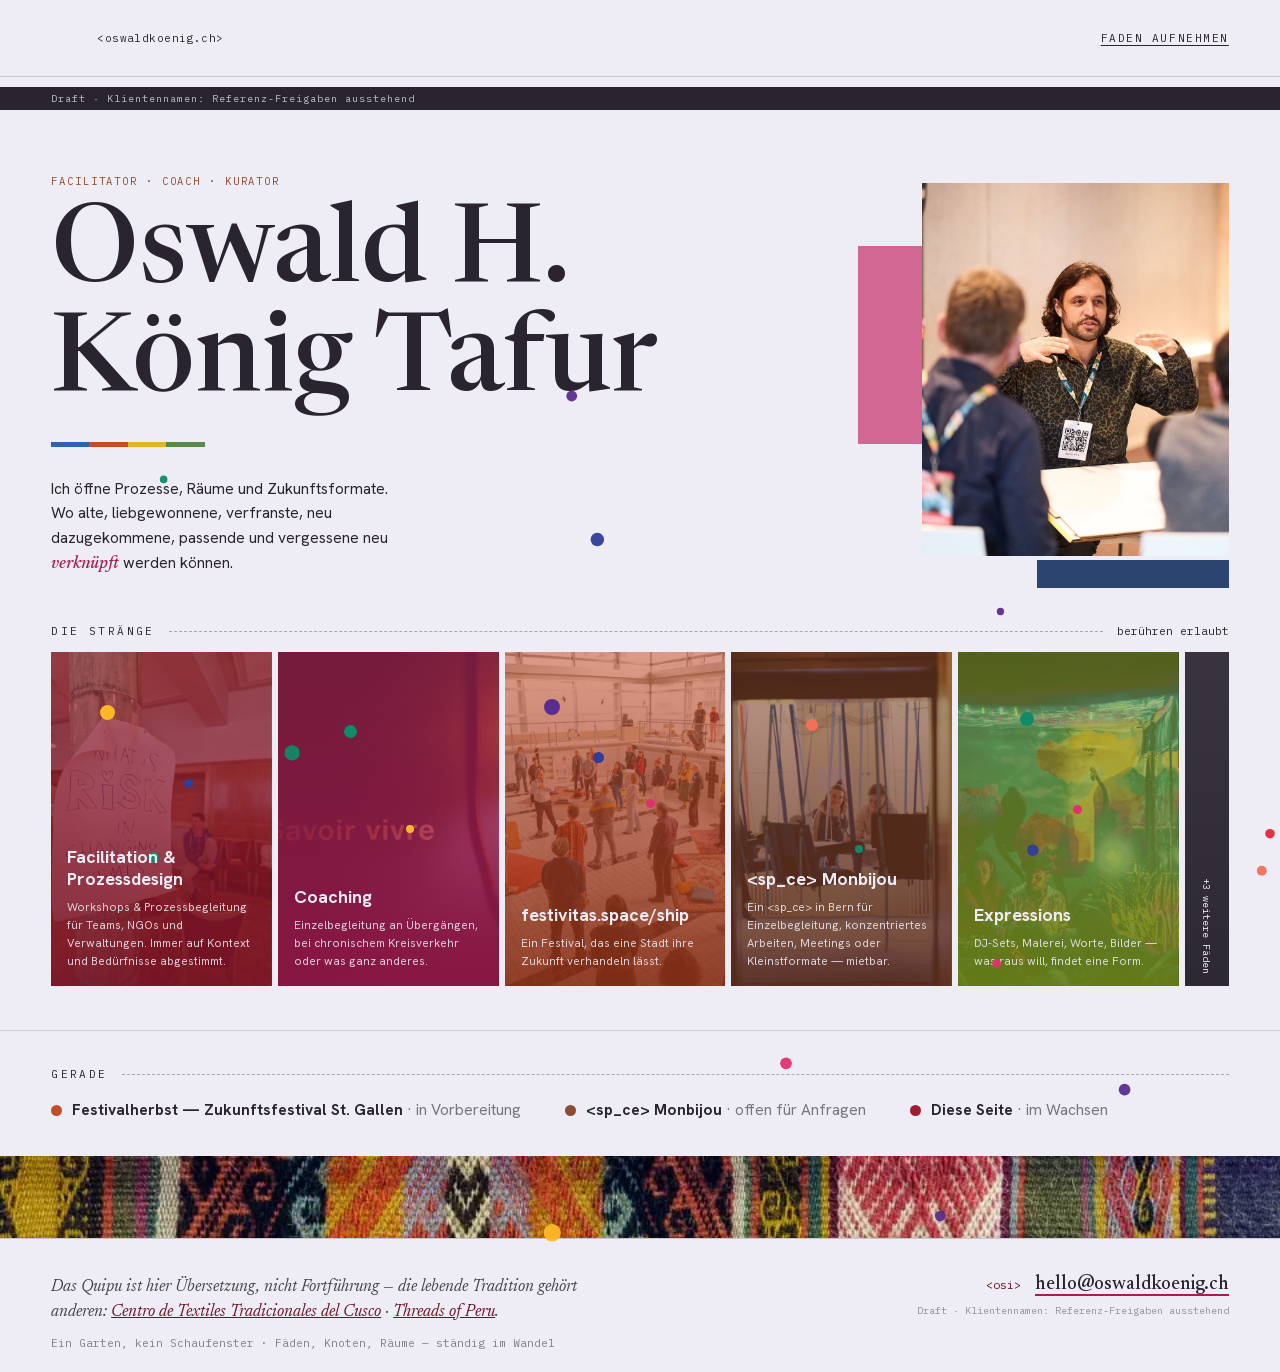
==== commit dc2db146: "Teilen & Finden: Open Graph, Canonical, robots.txt, sitemap.xml - og:title/description/image (Porträ" ====
--- a/index.html
+++ b/index.html
@@ -5,6 +5,17 @@
 <meta name="viewport" content="width=device-width, initial-scale=1">
 <title>Oswald H. König Tafur — Facilitator, Coach & Kurator</title>
 <meta name="description" content="Ich öffne Prozesse, Räume und Zukunftsformate. Facilitation, Coaching, festivitas.space/ship, &lt;sp_ce&gt; Monbijou.">
+<link rel="canonical" href="https://oswaldkoenig.ch/">
+<meta property="og:type" content="website">
+<meta property="og:site_name" content="oswaldkoenig.ch">
+<meta property="og:locale" content="de_CH">
+<meta property="og:title" content="Oswald H. König Tafur — Facilitator, Coach & Kurator">
+<meta property="og:description" content="Ich öffne Prozesse, Räume und Zukunftsformate. Facilitation, Coaching, festivitas.space/ship, <sp_ce> Monbijou.">
+<meta property="og:url" content="https://oswaldkoenig.ch/">
+<meta property="og:image" content="https://oswaldkoenig.ch/assets/portraet-forum.jpg">
+<meta property="og:image:width" content="900">
+<meta property="og:image:height" content="1350">
+<meta name="twitter:card" content="summary">
 <link rel="icon" href="data:image/svg+xml,%3Csvg xmlns='http://www.w3.org/2000/svg' viewBox='0 0 32 32'%3E%3Ccircle cx='16' cy='16' r='14' fill='%239E1B32'/%3E%3Ccircle cx='16' cy='16' r='5' fill='%23EEEDF5'/%3E%3C/svg%3E">
 <link rel="stylesheet" href="style.css">
 </head>
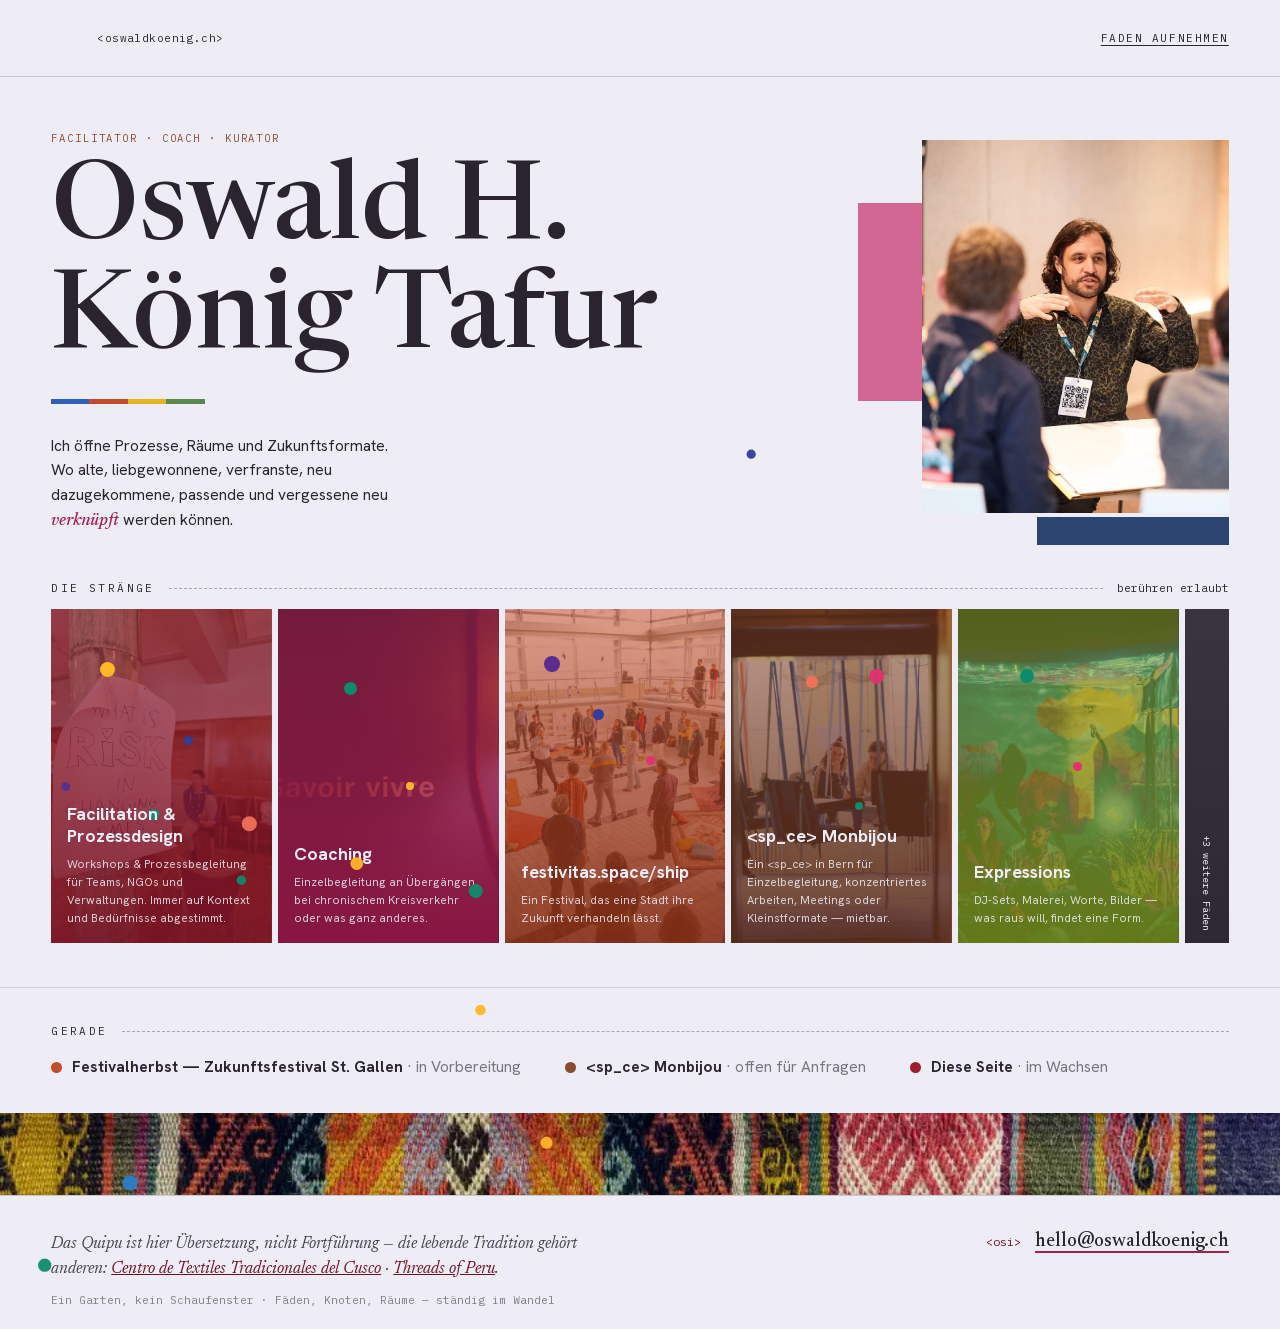
==== commit 6823e9a2: "Live-Inhalt: Draft-Band weg, Referenzen präzisiert - Draft-Band, Colophon-Fussnotiz und Strang-Fussz" ====
--- a/index.html
+++ b/index.html
@@ -34,8 +34,6 @@
     <a class="kopf-link" href="#kontakt">Faden aufnehmen</a>
   </header>
 
-  <p class="draftband">Draft · Klientennamen: Referenz-Freigaben ausstehend</p>
-
   <main>
     <section class="hero">
       <div class="hero-portraet">
@@ -133,7 +131,6 @@
     </div>
     <div class="colophon-kontakt">
       <span class="kontakt-zeile"><span class="sig">&lt;osi&gt;</span><a class="kontakt-mail" href="mailto:hello@oswaldkoenig.ch">hello@oswaldkoenig.ch</a></span>
-      <span class="fussnotiz">Draft · Klientennamen: Referenz-Freigaben ausstehend</span>
     </div>
   </footer>
 
--- a/style.css
+++ b/style.css
@@ -72,12 +72,6 @@
 .marke-text{text-transform:none;letter-spacing:.04em}
 .kopf-link{text-decoration:underline;text-underline-offset:3px}
 
-.draftband{
-  background:var(--tinte);color:rgba(238,237,245,.75);
-  font-family:var(--mono);font-size:10px;letter-spacing:.1em;
-  padding:5px var(--rand);
-  position:relative;z-index:2;
-}
 
 /* ---------- Hero (Startseite) ---------- */
 
@@ -209,7 +203,6 @@
 .kontakt-zeile{display:inline-flex;align-items:baseline;gap:14px}
 .kontakt-zeile .sig{font-family:var(--mono);font-size:12px;color:#6E1223}
 .kontakt-mail{font-family:var(--serif);font-weight:500;font-size:19px;text-decoration:none;color:var(--tinte);border-bottom:2px solid var(--magenta)}
-.fussnotiz{font-family:var(--mono);font-size:10px;color:rgba(42,36,48,.45)}
 
 /* ---------- Strangseite ---------- */
 
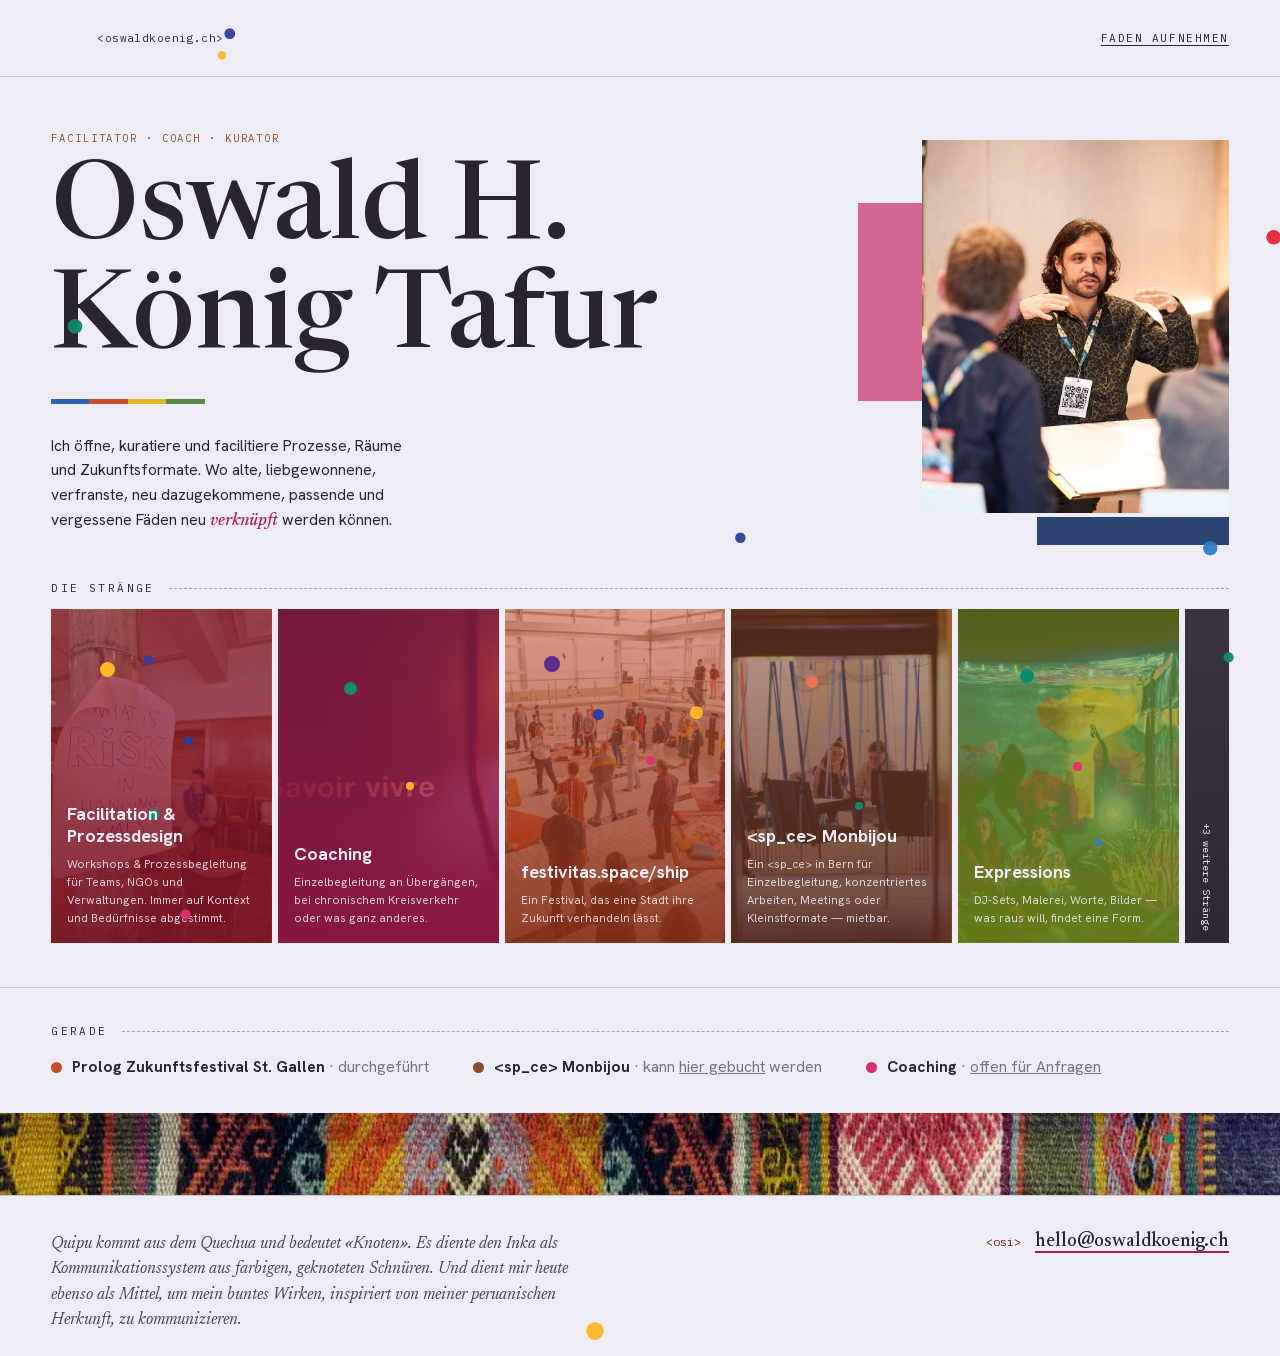
==== commit c73bcd2a: "Startseite: Texte nach Osis Live-Lektüre - Lead: «Ich öffne, kuratiere und facilitiere …», «vergesse" ====
--- a/index.html
+++ b/index.html
@@ -4,13 +4,13 @@
 <meta charset="utf-8">
 <meta name="viewport" content="width=device-width, initial-scale=1">
 <title>Oswald H. König Tafur — Facilitator, Coach & Kurator</title>
-<meta name="description" content="Ich öffne Prozesse, Räume und Zukunftsformate. Facilitation, Coaching, festivitas.space/ship, &lt;sp_ce&gt; Monbijou.">
+<meta name="description" content="Ich öffne, kuratiere und facilitiere Prozesse, Räume und Zukunftsformate. Facilitation, Coaching, festivitas.space/ship, &lt;sp_ce&gt; Monbijou.">
 <link rel="canonical" href="https://oswaldkoenig.ch/">
 <meta property="og:type" content="website">
 <meta property="og:site_name" content="oswaldkoenig.ch">
 <meta property="og:locale" content="de_CH">
 <meta property="og:title" content="Oswald H. König Tafur — Facilitator, Coach & Kurator">
-<meta property="og:description" content="Ich öffne Prozesse, Räume und Zukunftsformate. Facilitation, Coaching, festivitas.space/ship, <sp_ce> Monbijou.">
+<meta property="og:description" content="Ich öffne, kuratiere und facilitiere Prozesse, Räume und Zukunftsformate. Facilitation, Coaching, festivitas.space/ship, <sp_ce> Monbijou.">
 <meta property="og:url" content="https://oswaldkoenig.ch/">
 <meta property="og:image" content="https://oswaldkoenig.ch/assets/portraet-forum.jpg">
 <meta property="og:image:width" content="900">
@@ -46,13 +46,12 @@
       <p class="rolle">Facilitator · Coach · Kurator</p>
       <h1 class="name">Oswald H.<br>König Tafur</h1>
       <div class="garnband"></div>
-      <p class="lead">Ich öffne Prozesse, Räume und Zukunftsformate. Wo alte, liebgewonnene, verfranste, neu dazugekommene, passende und vergessene neu <em>verknüpft</em> werden können.</p>
+      <p class="lead">Ich öffne, kuratiere und facilitiere Prozesse, Räume und Zukunftsformate. Wo alte, liebgewonnene, verfranste, neu dazugekommene, passende und vergessene Fäden neu <em>verknüpft</em> werden können.</p>
     </section>
 
     <div class="linie linie--straenge">
       <span class="linie-titel">Die Stränge</span>
       <span class="linie-strich"></span>
-      <span>berühren erlaubt</span>
     </div>
 
     <nav class="straenge" id="straenge">
@@ -106,7 +105,7 @@
         <p>Kleine Instrumente, nebenbei.</p>
       </a>
 
-      <button class="griff" id="griff" type="button" aria-expanded="false" aria-controls="straenge"><span>+3 weitere Fäden</span></button>
+      <button class="griff" id="griff" type="button" aria-expanded="false" aria-controls="straenge"><span>+3 weitere Stränge</span></button>
     </nav>
 
     <section class="gerade">
@@ -115,9 +114,9 @@
         <span class="linie-strich"></span>
       </div>
       <div class="gerade-liste">
-        <span class="gerade-eintrag"><span class="punkt-statisch" style="background:#C24D2A"></span><span><strong>Festivalherbst — Zukunftsfestival St. Gallen</strong> <span class="nebensatz">· in Vorbereitung</span></span></span>
-        <span class="gerade-eintrag"><span class="punkt-statisch" style="background:#8C4A2F"></span><span><strong>&lt;sp_ce&gt; Monbijou</strong> <span class="nebensatz">· offen für Anfragen</span></span></span>
-        <span class="gerade-eintrag"><span class="punkt-statisch" style="background:#9E1B32"></span><span><strong>Diese Seite</strong> <span class="nebensatz">· im Wachsen</span></span></span>
+        <span class="gerade-eintrag"><span class="punkt-statisch" style="background:#C24D2A"></span><span><strong>Prolog Zukunftsfestival St. Gallen</strong> <span class="nebensatz">· durchgeführt</span></span></span>
+        <span class="gerade-eintrag"><span class="punkt-statisch" style="background:#8C4A2F"></span><span><strong>&lt;sp_ce&gt; Monbijou</strong> <span class="nebensatz">· kann <a href="strang.html#buchen">hier gebucht</a> werden</span></span></span>
+        <span class="gerade-eintrag"><span class="punkt-statisch" style="background:#D4326E"></span><span><strong>Coaching</strong> <span class="nebensatz">· <a href="strang.html#coaching">offen für Anfragen</a></span></span></span>
       </div>
     </section>
 
@@ -126,8 +125,7 @@
 
   <footer class="colophon" id="kontakt">
     <div class="colophon-text">
-      <p>Das Quipu ist hier Übersetzung, nicht Fortführung — die lebende Tradition gehört anderen: <a href="https://www.textilescusco.org" target="_blank" rel="noopener">Centro de Textiles Tradicionales del Cusco</a> · <a href="https://threadsofperu.com" target="_blank" rel="noopener">Threads of Peru</a>.</p>
-      <p class="colophon-klein">Ein Garten, kein Schaufenster · Fäden, Knoten, Räume — ständig im Wandel</p>
+      <p>Quipu kommt aus dem Quechua und bedeutet «Knoten». Es diente den Inka als Kommunikationssystem aus farbigen, geknoteten Schnüren. Und dient mir heute ebenso als Mittel, um mein buntes Wirken, inspiriert von meiner peruanischen Herkunft, zu kommunizieren.</p>
     </div>
     <div class="colophon-kontakt">
       <span class="kontakt-zeile"><span class="sig">&lt;osi&gt;</span><a class="kontakt-mail" href="mailto:hello@oswaldkoenig.ch">hello@oswaldkoenig.ch</a></span>
@@ -144,7 +142,7 @@
   griff.addEventListener('click', function () {
     var offen = reihe.classList.toggle('ist-offen');
     griff.setAttribute('aria-expanded', String(offen));
-    griff.firstElementChild.textContent = offen ? 'einholen' : '+3 weitere Fäden';
+    griff.firstElementChild.textContent = offen ? 'einholen' : '+3 weitere Stränge';
   });
 })();
 
--- a/style.css
+++ b/style.css
@@ -198,7 +198,6 @@
 .colophon-text{max-width:34em}
 .colophon-text p:first-child{margin:0;font-family:var(--serif);font-style:italic;font-size:16.5px;line-height:1.55;color:rgba(42,36,48,.85)}
 .colophon-text a{color:#6E1223}
-.colophon-klein{margin:10px 0 0;font-family:var(--mono);font-size:11px;color:rgba(42,36,48,.55)}
 .colophon-kontakt{display:flex;flex-direction:column;align-items:flex-end;gap:8px}
 .kontakt-zeile{display:inline-flex;align-items:baseline;gap:14px}
 .kontakt-zeile .sig{font-family:var(--mono);font-size:12px;color:#6E1223}
